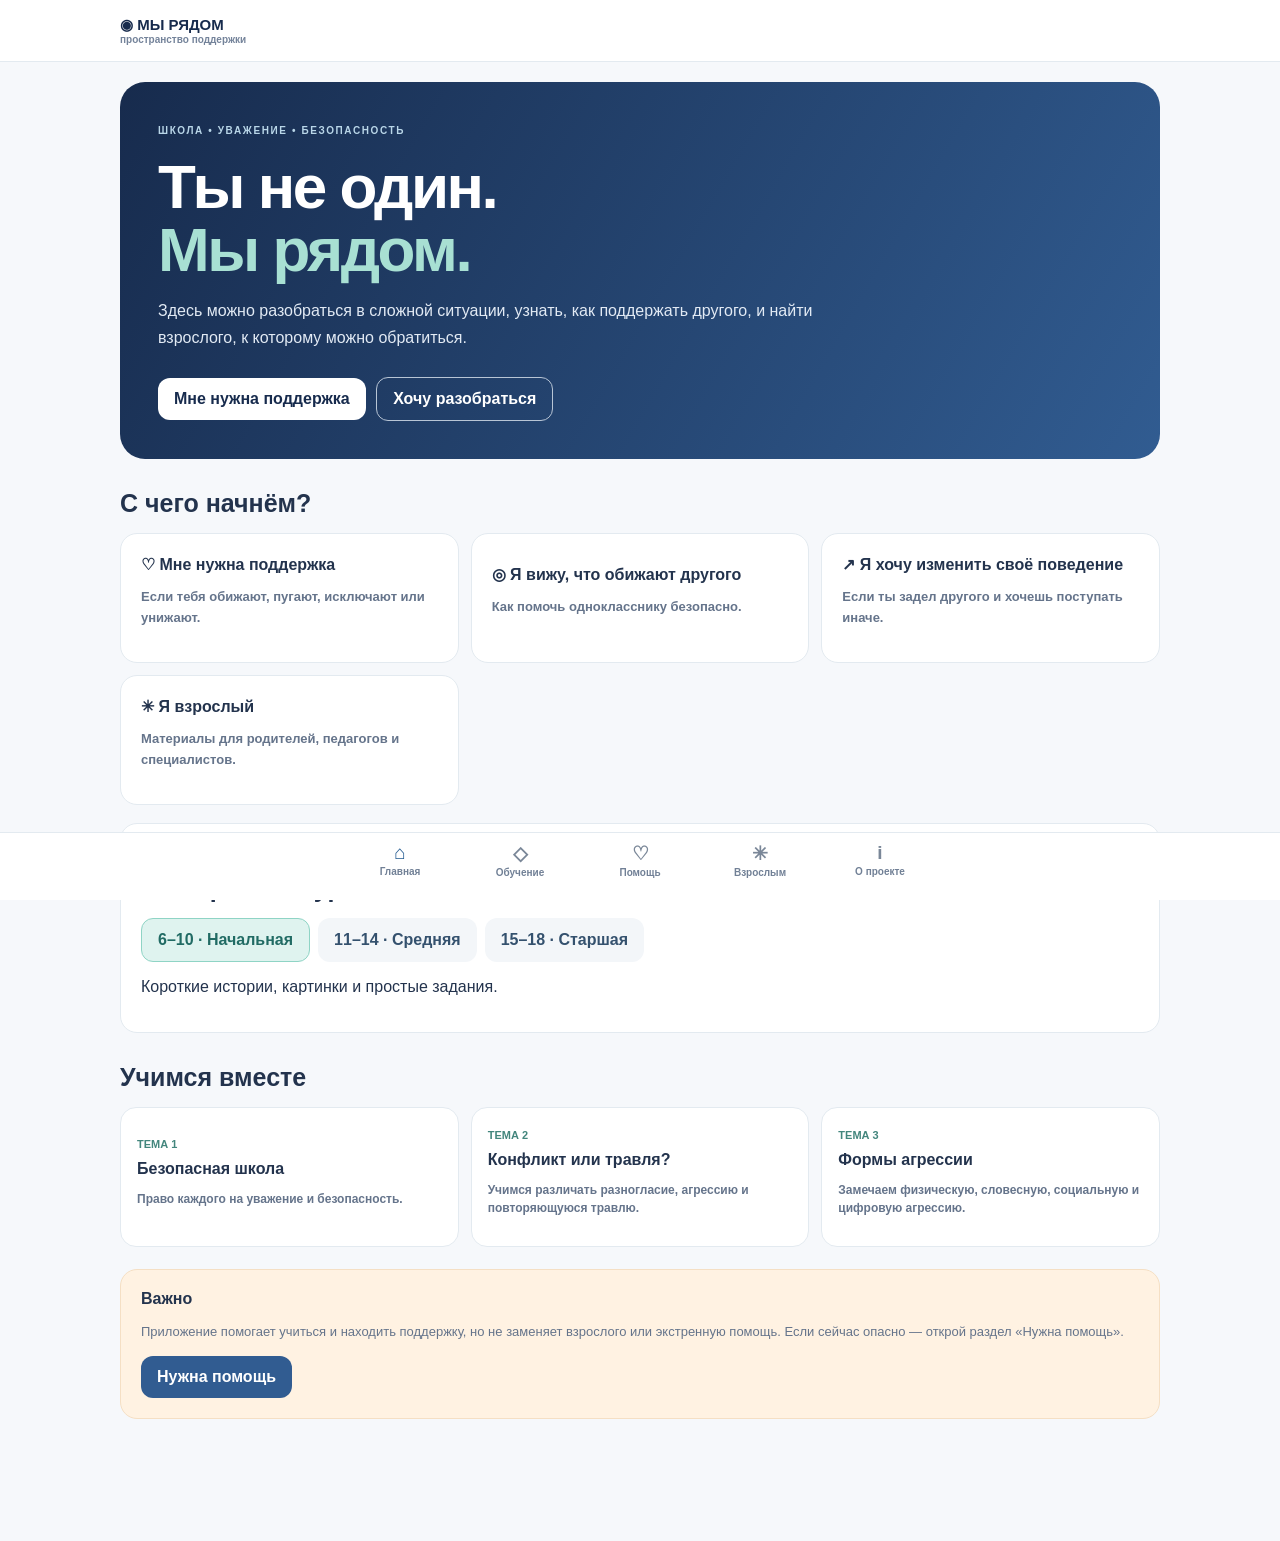
==== index.html @ 8962a536 "Add files via upload" ====
<!doctype html>
<html lang="ru"><head><meta charset="utf-8"><meta name="viewport" content="width=device-width,initial-scale=1,viewport-fit=cover"><meta name="theme-color" content="#172b4d"><meta name="description" content="МЫ РЯДОМ — пространство школьной безопасности и поддержки"><link rel="manifest" href="./manifest.webmanifest"><link rel="icon" href="./assets/icon.svg"><link rel="stylesheet" href="./styles.css"><title>МЫ РЯДОМ</title></head>
<body><header><button class="brand" data-page="home">◉ МЫ РЯДОМ <small>пространство поддержки</small></button><button id="install" hidden>Установить</button></header><main>
<section id="home" class="page active"><div class="hero"><span>ШКОЛА • УВАЖЕНИЕ • БЕЗОПАСНОСТЬ</span><h1>Ты не один.<br><em>Мы рядом.</em></h1><p>Здесь можно разобраться в сложной ситуации, узнать, как поддержать другого, и найти взрослого, к которому можно обратиться.</p><button data-page="support">Мне нужна поддержка</button> <button data-page="learn" class="ghost">Хочу разобраться</button></div>
<h2>С чего начнём?</h2><div class="grid">
<button class="tile" data-page="support"><b>♡ Мне нужна поддержка</b><p>Если тебя обижают, пугают, исключают или унижают.</p></button>
<button class="tile" data-page="witness"><b>◎ Я вижу, что обижают другого</b><p>Как помочь однокласснику безопасно.</p></button>
<button class="tile" data-page="change"><b>↗ Я хочу изменить своё поведение</b><p>Если ты задел другого и хочешь поступать иначе.</p></button>
<button class="tile" data-page="adults"><b>✳ Я взрослый</b><p>Материалы для родителей, педагогов и специалистов.</p></button></div>
<div class="panel"><h2>Выбери свой уровень</h2><div class="ages"><button data-age="junior" class="chosen">6–10 · Начальная</button><button data-age="middle">11–14 · Средняя</button><button data-age="senior">15–18 · Старшая</button></div><p id="ageText">Короткие истории, картинки и простые задания.</p></div><h2>Учимся вместе</h2><div id="homeModules" class="grid"></div>
<div class="notice"><b>Важно</b><p>Приложение помогает учиться и находить поддержку, но не заменяет взрослого или экстренную помощь. Если сейчас опасно — открой раздел «Нужна помощь».</p><button data-page="help">Нужна помощь</button></div></section>

<section id="support" class="page"><span class="kicker">МАРШРУТ ПОДДЕРЖКИ</span><h1>Если обижают тебя</h1><p class="lead">То, что с тобой происходит, важно. Ты заслуживаешь безопасности и уважения. Ты не обязан справляться в одиночку.</p>
<div class="steps"><article><b>01 · Сначала безопасность</b><p>Если тебе угрожают или причиняют вред, уйди туда, где есть безопасные взрослые. Не пытайся в одиночку остановить опасную ситуацию.</p></article><article><b>02 · Ты не виноват</b><p>Внешность, интересы, оценки, одежда или особенности человека не оправдывают унижение и насилие.</p></article><article><b>03 · Расскажи взрослому</b><p>Родителю, классному руководителю, школьному психологу, социальному педагогу или другому взрослому, которому доверяешь. Если первый не помог — обратись к другому.</p></article><article><b>04 · Сохраняй факты, если безопасно</b><p>Можно записать дату и что произошло, сохранить сообщения или скриншоты. Не пересылай их другим детям и не рискуй ради доказательств.</p></article><article><b>05 · Попроси взрослого помочь дальше</b><p>Важно не только поговорить, но и проверить, что ситуация прекратилась и нет давления за обращение.</p></article></div><div class="notice"><b>Можно начать с одной фразы</b><p>«Мне нужна помощь. В школе происходит то, из-за чего мне страшно или неприятно. Пожалуйста, выслушай меня и помоги разобраться».</p></div><button data-page="help">Куда обратиться</button></section>

<section id="witness" class="page"><span class="kicker">МАРШРУТ СВИДЕТЕЛЯ</span><h1>Если обижают другого</h1><div class="steps"><article><b>Не поддерживай унижение</b><p>Не смейся, не ставь реакции, не пересылай обидные публикации.</p></article><article><b>Поддержи после ситуации</b><p>«Я видел, что произошло. Хочешь, я побуду рядом или помогу обратиться к взрослому?»</p></article><article><b>Сообщи безопасному взрослому</b><p>Расскажи конкретно, что видел. Не устраивай публичное выяснение.</p></article><article><b>Не рискуй собой</b><p>Не вмешивайся физически в опасную ситуацию. Позови взрослого.</p></article></div></section>

<section id="change" class="page"><span class="kicker">МАРШРУТ ОТВЕТСТВЕННОСТИ</span><h1>Если ты причинил кому-то вред</h1><p class="lead">Можно признать поступок и изменить поведение. Важно остановить вред и взять ответственность.</p><div class="steps"><article><b>01 · Останови действие</b><p>Прекрати обидные слова, сообщения, угрозы, исключение из группы или давление.</p></article><article><b>02 · Посмотри на последствия</b><p>Намерение пошутить не отменяет причинённого вреда.</p></article><article><b>03 · Не оправдывайся и не обвиняй</b><p>«Сам виноват» и «ты слишком чувствительный» не помогают исправить ситуацию.</p></article><article><b>04 · Обратись за помощью</b><p>Попроси взрослого помочь изменить поведение.</p></article><article><b>05 · Уважай границы</b><p>Извинение не должно требовать от пострадавшего простить тебя или общаться с тобой.</p></article></div></section>

<section id="adults" class="page"><span class="kicker">ДЛЯ ВЗРОСЛЫХ</span><h1>Взрослый рядом</h1><div class="tabs"><button data-tab="parents" class="chosen">Родителям</button><button data-tab="teachers">Педагогам</button><button data-tab="specialists">Специалистам</button><button data-tab="school">План школы</button><button data-tab="cabinet">Кабинет школы</button></div><div id="adultText" class="panel"></div></section>

<section id="learn" class="page"><span class="kicker">ОБРАЗОВАТЕЛЬНАЯ ПРОГРАММА</span><h1>Учимся понимать друг друга</h1><p class="lead">12 тем в трёх возрастных версиях: 6–10, 11–14 и 15–18 лет. В каждой теме — объяснение, задание и проверка понимания. Это обучение, а не психологическая диагностика.</p><div class="panel"><b id="progress">Изучено 0 из 36 возрастных модулей</b><div class="bar"><i id="bar"></i></div><button id="reset" class="ghost">Сбросить прогресс на этом устройстве</button></div><div id="moduleGrid" class="grid"></div><h2>Интерактивные ситуации</h2><div id="cases" class="grid"></div></section>

<section id="scenario" class="page"><button data-page="learn" class="ghost">← К темам</button><div id="scenarioContent" class="panel"></div></section>

<section id="help" class="page"><span class="kicker">ТЫ МОЖЕШЬ ОБРАТИТЬСЯ ЗА ПОМОЩЬЮ</span><h1>Нужна помощь сейчас?</h1><div class="urgent"><strong>112</strong><div><b>Экстренные службы</b><p>Если есть непосредственная угроза жизни или здоровью, позови взрослого рядом и обратись в экстренные службы.</p></div><a href="tel:112">Позвонить 112</a></div><div class="panel dark"><span>БЕСПЛАТНО · АНОНИМНО · КРУГЛОСУТОЧНО</span><h2>Детский телефон доверия</h2><p>Для детей, подростков и родителей.</p><a class="bigphone" href="tel:124">124</a><p><a href="tel:88002000122">8 800 2000-122</a></p></div><div class="notice"><b>Если не получается дозвониться</b><p>Обратись к доверенному взрослому, школьному психологу, социальному педагогу или администрации школы.</p></div><small>Контакты сверены по публикации Уполномоченного по правам ребёнка от 06.11.2025. Перед публичным запуском проверить повторно.</small></section>

<section id="about" class="page"><span class="kicker">О ПРОЕКТЕ</span><h1>МЫ РЯДОМ</h1><p class="lead">Образовательное пространство профилактики травли, развития культуры уважения и поддержки в школе.</p><div class="grid"><article class="tile"><b>Что такое травля?</b><p>Травля (буллинг) — повторяющееся агрессивное поведение, при котором есть реальный или воспринимаемый дисбаланс сил и человеку трудно защитить себя. Это не диагноз и не юридическая квалификация случая.</p></article><article class="tile"><b>Чем приложение не является</b><p>Это не экстренная служба, не медицинская и не психотерапевтическая услуга, не система расследования.</p></article><article class="tile"><b>Конфиденциальность</b><p>Нет аккаунтов, чатов, аналитики и серверного хранения пользовательских историй. Прогресс хранится локально.</p></article><article class="tile"><b>Возрастная адаптация</b><p>Диапазоны — проектная сегментация контента, а не строгие возрастные границы возникновения травли.</p></article></div><div class="panel"><h2>Источники</h2><p><a href="https://docs.edu.gov.ru/document/4bbe134c3a6f2af77697311de9027567/" target="_blank" rel="noopener">Минпросвещения — памятка по противодействию травле (2025)</a></p><p><a href="https://edu.gov.ru/press/10857/minprosvescheniya-rf-utverdilo-instrukcii-po-deystviyam-pedagogov-v-konfliktnyh-situaciyah/" target="_blank" rel="noopener">Минпросвещения — инструкции педагогам (2025)</a></p><p><a href="https://www.unesco.org/en/articles/what-you-need-know-about-school-violence-and-bullying" target="_blank" rel="noopener">UNESCO — школьное насилие и травля</a></p><p><a href="https://www.who.int/publications/i/item/school-based-violence-prevention-a-practical-handbook" target="_blank" rel="noopener">WHO / UNESCO / UNICEF — руководство по профилактике</a></p><p><a href="https://deti.gov.ru/Press-Centr/region-news/20277" target="_blank" rel="noopener">Детский телефон доверия</a></p></div><div class="panel"><h2>Материалы для школы</h2><p><a href="./docs/05_ANNUAL_PLAN_RU.md" target="_blank" rel="noopener">Годовой план профилактических занятий</a></p><p><a href="./docs/06_TEACHER_GUIDE_RU.md" target="_blank" rel="noopener">Руководство педагогу и сценарии занятий</a></p><p><a href="./docs/07_PARENT_GUIDE_RU.md" target="_blank" rel="noopener">Памятка для родителей</a></p><p><a href="./docs/08_FULL_LESSON_PROGRAM_RU.md" target="_blank" rel="noopener">10 подробных сценариев занятий</a></p><p><a href="./docs/09_STUDENT_WORKSHEETS_RU.md" target="_blank" rel="noopener">Рабочие листы для учащихся</a></p><p><a href="./docs/10_SCHOOL_CABINET_RU.md" target="_blank" rel="noopener">Кабинет школы: руководство и алгоритмы</a></p><p><a href="./docs/11_SCHOOL_YEAR_CHECKLIST_RU.md" target="_blank" rel="noopener">Календарный чек-лист профилактики</a></p><p><a href="./docs/00_DOCS_INDEX_RU.md" target="_blank" rel="noopener">Все документы проекта</a></p></div><div class="notice"><b>Перед внедрением в школе</b><p>Материалы являются проектной образовательной разработкой. До использования в образовательной организации необходимы экспертная проверка школьным психологом, методистом, юристом и специалистом по информационной безопасности, а также сверка с действующими нормативными документами и локальными актами школы. Приложение не является официально одобренной Минпросвещения программой и не заявляет о подтверждённом соответствии ФГОС.</p></div></section>
</main><nav><button data-page="home" class="nav chosen">⌂<small>Главная</small></button><button data-page="learn" class="nav">◇<small>Обучение</small></button><button data-page="help" class="nav">♡<small>Помощь</small></button><button data-page="adults" class="nav">✳<small>Взрослым</small></button><button data-page="about" class="nav">i<small>О проекте</small></button></nav><script src="./app.js" defer></script></body></html>
---- styles.css ----
*{box-sizing:border-box}body{margin:0;background:#f6f8fb;color:#23334d;font-family:Inter,-apple-system,BlinkMacSystemFont,"Segoe UI",Arial,sans-serif;padding-bottom:80px}button{font:inherit;cursor:pointer;border:0;border-radius:12px;padding:12px 16px;background:#315c91;color:white;font-weight:700}a{color:#8fd4c5}.brand{background:white;color:#172b4d;text-align:left;border-radius:0;padding:12px 20px;font-size:15px}.brand small{display:block;color:#74839a;font-size:10px}header{height:62px;background:white;display:flex;justify-content:space-between;align-items:center;padding:0 max(15px,calc((100% - 1080px)/2));position:sticky;top:0;z-index:5;border-bottom:1px solid #e3eaf0}main{max-width:1080px;margin:auto;padding:20px}.page{display:none}.page.active{display:block}.hero{background:linear-gradient(120deg,#172b4d,#315c91);border-radius:25px;padding:38px;color:white}.hero>span,.kicker{font-size:10px;letter-spacing:.16em;font-weight:800;color:#7c9bb4}.hero>span{color:#b9d6e8}.hero h1{font-size:clamp(38px,7vw,62px);line-height:1.02;margin:17px 0}.hero em{color:#a8e0d3;font-style:normal}.hero p,.lead{line-height:1.65;color:#66768c;max-width:700px}.hero p{color:#e2eaf4}.hero button{margin:10px 6px 0 0;background:white;color:#172b4d}.hero .ghost,.ghost{background:transparent;color:inherit;border:1px solid #b8c5d5}h1{font-size:clamp(32px,5vw,48px);letter-spacing:-.04em;margin:12px 0}h2{font-size:25px;margin:30px 0 15px}.grid{display:grid;grid-template-columns:repeat(3,1fr);gap:12px;margin:15px 0}.tile,.panel,.steps article{background:white;border:1px solid #e3eaf0;border-radius:17px;padding:20px;color:#23334d}.tile{text-align:left;min-height:130px}.tile b{font-size:16px}.tile p,.steps p,.notice p{font-size:13px;line-height:1.6;color:#65748b}.ages{display:flex;gap:8px;flex-wrap:wrap}.ages button,.tabs button{background:#f3f6f9;color:#34516e}.ages .chosen,.tabs .chosen{background:#dff3ef;color:#216b64;border:1px solid #8fd4c5}.panel{margin:18px 0}.notice{background:#fff2e2;border:1px solid #f5dfc4;padding:20px;border-radius:17px;margin:22px 0}.steps{display:grid;gap:11px;max-width:820px}.steps article b{display:block;margin-bottom:8px}.steps article p{margin:0}.tabs{display:flex;gap:8px;flex-wrap:wrap;margin:20px 0}.tabs button{border:0}.urgent{background:#9c3d45;color:white;border-radius:18px;padding:20px;display:flex;gap:15px;align-items:center;justify-content:space-between;flex-wrap:wrap}.urgent strong{font-size:42px}.urgent p{font-size:13px;color:#ffe8e9;max-width:480px}.urgent a{background:white;color:#9c3d45;padding:11px 14px;border-radius:12px;text-decoration:none;font-weight:800}.dark{background:#172b4d;color:white}.dark span{font-size:10px;letter-spacing:.12em;color:#b7d5e5}.bigphone{font-size:34px;font-weight:900}.dark a{color:#bce7dc}.bar{height:8px;background:#dbe5e9;border-radius:20px;margin:12px 0;overflow:hidden}.bar i{display:block;height:100%;width:0;background:#438f83}.module{background:white;border:1px solid #e3eaf0;border-radius:16px;padding:16px;text-align:left;color:#23334d;min-height:140px}.module small{color:#43867d}.module b{display:block;margin:8px 0}.module p{font-size:12px;color:#65748b;line-height:1.5}.choice{display:block;width:100%;text-align:left;background:#f5f8fb;color:#23334d;border:1px solid #dce5ec;margin:8px 0}.choice.selected{background:#e6f5f0;border:2px solid #438f83}.feedback{background:#edf6f3;border-radius:12px;padding:15px;margin:12px 0;font-size:13px;line-height:1.6}.nav{background:white;color:#7a8798;border-radius:0;flex:1;max-width:120px;padding:9px 2px;display:flex;flex-direction:column;align-items:center;gap:2px;font-size:19px}.nav small{font-size:10px}.nav.chosen{color:#245b91}nav{position:fixed;bottom:0;left:0;right:0;height:68px;background:white;border-top:1px solid #e3eaf0;display:flex;justify-content:center;z-index:8;padding-bottom:env(safe-area-inset-bottom)}small{font-size:11px;color:#718096}.kicker{display:block;margin-top:22px}.source-note{font-size:11px;color:#718096}@media(max-width:700px){main{padding:14px}.grid{grid-template-columns:repeat(2,1fr);gap:8px}.tile,.panel{padding:15px}.hero{padding:27px 22px}.hero h1{font-size:44px}.nav{min-width:0}.nav small{font-size:9px}}@media(max-width:390px){.grid{grid-template-columns:1fr}.ages button{flex:1;font-size:11px;padding:10px 6px}}
.lesson-points{padding-left:24px;line-height:1.75;color:#43536b}.lesson-points li{padding:0 0 12px 4px}.scenario h3{margin-top:24px}.notice p{line-height:1.7}.module:focus-visible,.choice:focus-visible,button:focus-visible{outline:3px solid #8fd4c5;outline-offset:3px}
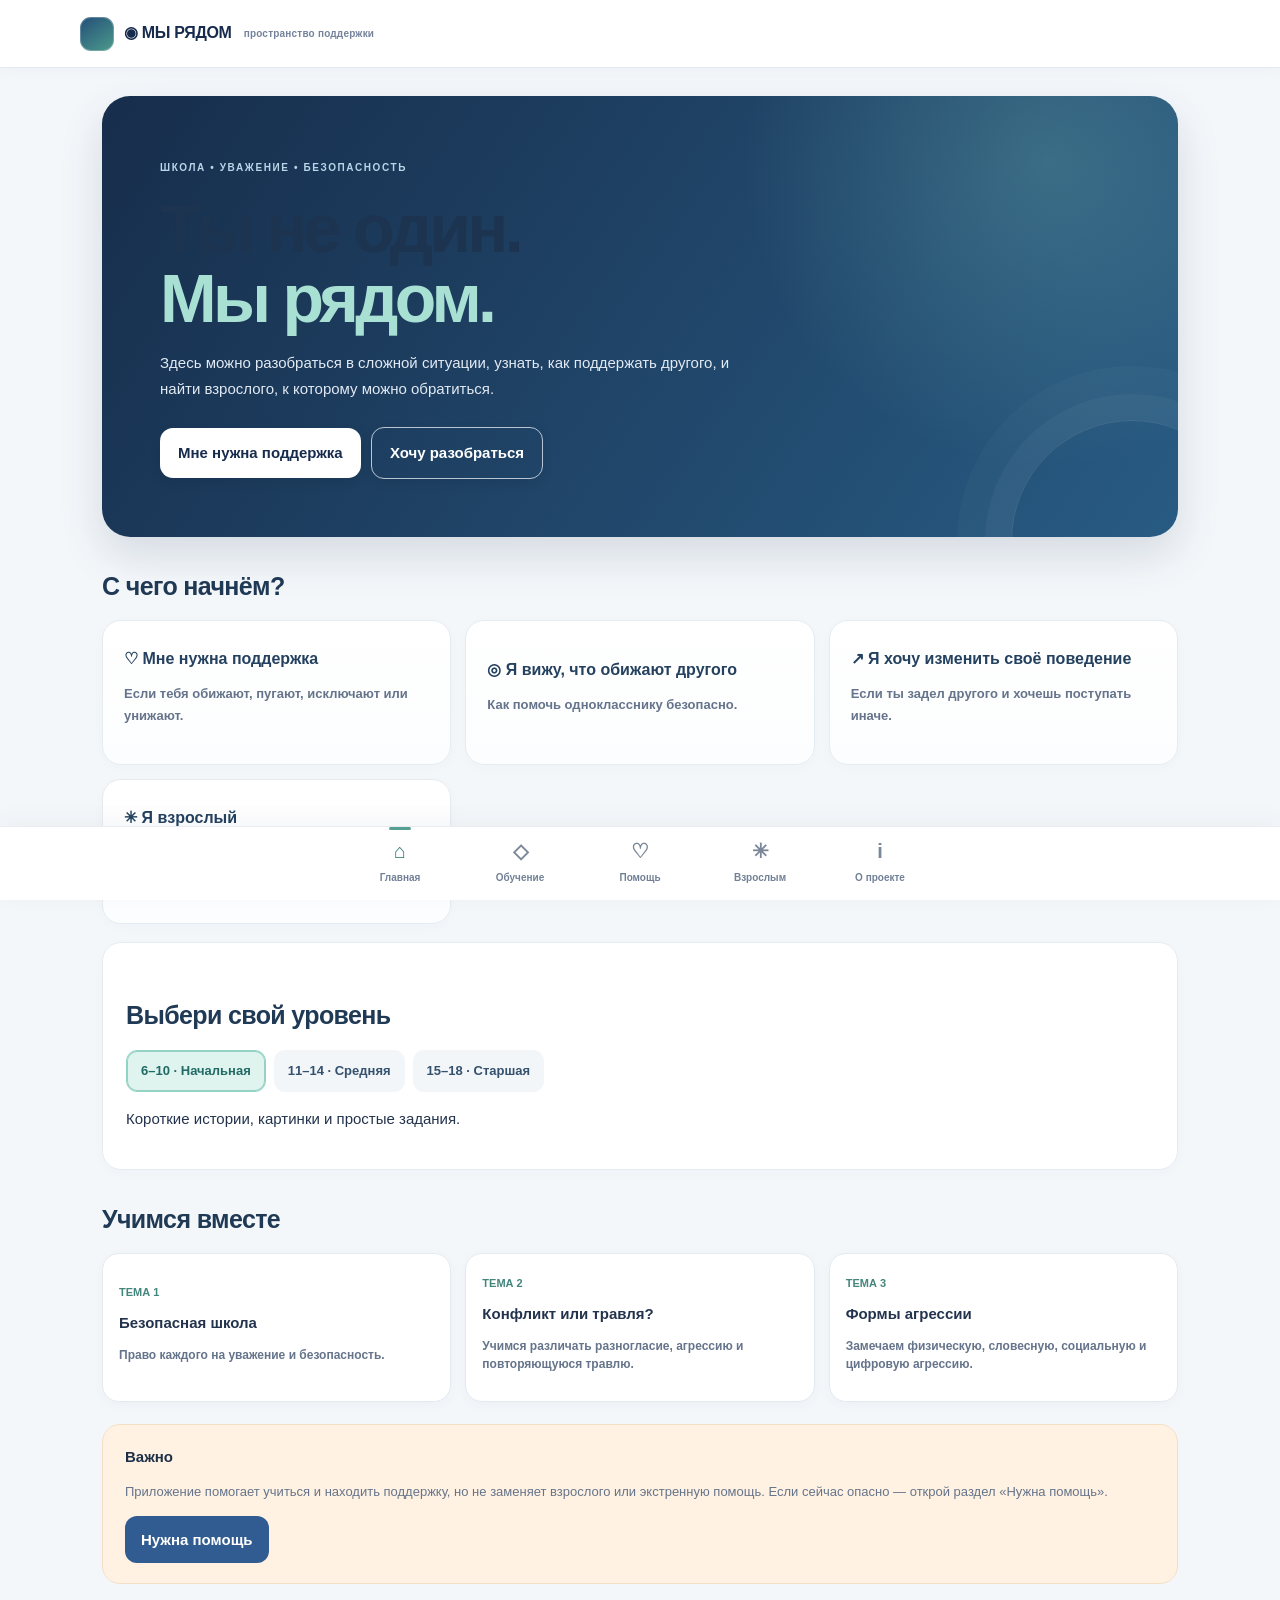
==== commit 51069b4c: "Add files via upload" ====
--- a/index.html
+++ b/index.html
@@ -1,6 +1,7 @@
 <!doctype html>
 <html lang="ru"><head><meta charset="utf-8"><meta name="viewport" content="width=device-width,initial-scale=1,viewport-fit=cover"><meta name="theme-color" content="#172b4d"><meta name="description" content="МЫ РЯДОМ — пространство школьной безопасности и поддержки"><link rel="manifest" href="./manifest.webmanifest"><link rel="icon" href="./assets/icon.svg"><link rel="stylesheet" href="./styles.css"><title>МЫ РЯДОМ</title></head>
 <body><header><button class="brand" data-page="home">◉ МЫ РЯДОМ <small>пространство поддержки</small></button><button id="install" hidden>Установить</button></header><main>
+<div id="docViewer" class="doc-viewer" aria-hidden="true"><div class="doc-backdrop" data-doc-close></div><section class="doc-dialog" role="dialog" aria-modal="true" aria-labelledby="docTitle"><header class="doc-toolbar"><div><span class="kicker">БИБЛИОТЕКА ПРОЕКТА</span><h2 id="docTitle">Материал для школы</h2></div><button class="doc-close" data-doc-close aria-label="Закрыть">×</button></header><div id="docBody" class="doc-body"><p>Загрузка материала…</p></div><footer class="doc-footer"><span>Материал проекта «МЫ РЯДОМ»</span><button class="ghost" data-doc-close>Закрыть</button></footer></section></div>
 <section id="home" class="page active"><div class="hero"><span>ШКОЛА • УВАЖЕНИЕ • БЕЗОПАСНОСТЬ</span><h1>Ты не один.<br><em>Мы рядом.</em></h1><p>Здесь можно разобраться в сложной ситуации, узнать, как поддержать другого, и найти взрослого, к которому можно обратиться.</p><button data-page="support">Мне нужна поддержка</button> <button data-page="learn" class="ghost">Хочу разобраться</button></div>
 <h2>С чего начнём?</h2><div class="grid">
 <button class="tile" data-page="support"><b>♡ Мне нужна поддержка</b><p>Если тебя обижают, пугают, исключают или унижают.</p></button>
@@ -17,7 +18,7 @@
 
 <section id="change" class="page"><span class="kicker">МАРШРУТ ОТВЕТСТВЕННОСТИ</span><h1>Если ты причинил кому-то вред</h1><p class="lead">Можно признать поступок и изменить поведение. Важно остановить вред и взять ответственность.</p><div class="steps"><article><b>01 · Останови действие</b><p>Прекрати обидные слова, сообщения, угрозы, исключение из группы или давление.</p></article><article><b>02 · Посмотри на последствия</b><p>Намерение пошутить не отменяет причинённого вреда.</p></article><article><b>03 · Не оправдывайся и не обвиняй</b><p>«Сам виноват» и «ты слишком чувствительный» не помогают исправить ситуацию.</p></article><article><b>04 · Обратись за помощью</b><p>Попроси взрослого помочь изменить поведение.</p></article><article><b>05 · Уважай границы</b><p>Извинение не должно требовать от пострадавшего простить тебя или общаться с тобой.</p></article></div></section>
 
-<section id="adults" class="page"><span class="kicker">ДЛЯ ВЗРОСЛЫХ</span><h1>Взрослый рядом</h1><div class="tabs"><button data-tab="parents" class="chosen">Родителям</button><button data-tab="teachers">Педагогам</button><button data-tab="specialists">Специалистам</button><button data-tab="school">План школы</button><button data-tab="cabinet">Кабинет школы</button></div><div id="adultText" class="panel"></div></section>
+<section id="adults" class="page"><span class="kicker">ДЛЯ ВЗРОСЛЫХ</span><h1>Взрослый рядом</h1><div class="tabs"><button data-tab="parents" class="chosen">Родителям</button><button data-tab="teachers">Педагогам</button><button data-tab="specialists">Специалистам</button><button data-tab="school">План школы</button><button data-tab="cabinet">Кабинет школы</button><button data-tab="psychologist">Психологу</button><button data-tab="methodist">Методисту</button></div><div id="adultText" class="panel"></div></section>
 
 <section id="learn" class="page"><span class="kicker">ОБРАЗОВАТЕЛЬНАЯ ПРОГРАММА</span><h1>Учимся понимать друг друга</h1><p class="lead">12 тем в трёх возрастных версиях: 6–10, 11–14 и 15–18 лет. В каждой теме — объяснение, задание и проверка понимания. Это обучение, а не психологическая диагностика.</p><div class="panel"><b id="progress">Изучено 0 из 36 возрастных модулей</b><div class="bar"><i id="bar"></i></div><button id="reset" class="ghost">Сбросить прогресс на этом устройстве</button></div><div id="moduleGrid" class="grid"></div><h2>Интерактивные ситуации</h2><div id="cases" class="grid"></div></section>
 
@@ -25,5 +26,5 @@
 
 <section id="help" class="page"><span class="kicker">ТЫ МОЖЕШЬ ОБРАТИТЬСЯ ЗА ПОМОЩЬЮ</span><h1>Нужна помощь сейчас?</h1><div class="urgent"><strong>112</strong><div><b>Экстренные службы</b><p>Если есть непосредственная угроза жизни или здоровью, позови взрослого рядом и обратись в экстренные службы.</p></div><a href="tel:112">Позвонить 112</a></div><div class="panel dark"><span>БЕСПЛАТНО · АНОНИМНО · КРУГЛОСУТОЧНО</span><h2>Детский телефон доверия</h2><p>Для детей, подростков и родителей.</p><a class="bigphone" href="tel:124">124</a><p><a href="tel:88002000122">8 800 2000-122</a></p></div><div class="notice"><b>Если не получается дозвониться</b><p>Обратись к доверенному взрослому, школьному психологу, социальному педагогу или администрации школы.</p></div><small>Контакты сверены по публикации Уполномоченного по правам ребёнка от 06.11.2025. Перед публичным запуском проверить повторно.</small></section>
 
-<section id="about" class="page"><span class="kicker">О ПРОЕКТЕ</span><h1>МЫ РЯДОМ</h1><p class="lead">Образовательное пространство профилактики травли, развития культуры уважения и поддержки в школе.</p><div class="grid"><article class="tile"><b>Что такое травля?</b><p>Травля (буллинг) — повторяющееся агрессивное поведение, при котором есть реальный или воспринимаемый дисбаланс сил и человеку трудно защитить себя. Это не диагноз и не юридическая квалификация случая.</p></article><article class="tile"><b>Чем приложение не является</b><p>Это не экстренная служба, не медицинская и не психотерапевтическая услуга, не система расследования.</p></article><article class="tile"><b>Конфиденциальность</b><p>Нет аккаунтов, чатов, аналитики и серверного хранения пользовательских историй. Прогресс хранится локально.</p></article><article class="tile"><b>Возрастная адаптация</b><p>Диапазоны — проектная сегментация контента, а не строгие возрастные границы возникновения травли.</p></article></div><div class="panel"><h2>Источники</h2><p><a href="https://docs.edu.gov.ru/document/4bbe134c3a6f2af77697311de9027567/" target="_blank" rel="noopener">Минпросвещения — памятка по противодействию травле (2025)</a></p><p><a href="https://edu.gov.ru/press/10857/minprosvescheniya-rf-utverdilo-instrukcii-po-deystviyam-pedagogov-v-konfliktnyh-situaciyah/" target="_blank" rel="noopener">Минпросвещения — инструкции педагогам (2025)</a></p><p><a href="https://www.unesco.org/en/articles/what-you-need-know-about-school-violence-and-bullying" target="_blank" rel="noopener">UNESCO — школьное насилие и травля</a></p><p><a href="https://www.who.int/publications/i/item/school-based-violence-prevention-a-practical-handbook" target="_blank" rel="noopener">WHO / UNESCO / UNICEF — руководство по профилактике</a></p><p><a href="https://deti.gov.ru/Press-Centr/region-news/20277" target="_blank" rel="noopener">Детский телефон доверия</a></p></div><div class="panel"><h2>Материалы для школы</h2><p><a href="./docs/05_ANNUAL_PLAN_RU.md" target="_blank" rel="noopener">Годовой план профилактических занятий</a></p><p><a href="./docs/06_TEACHER_GUIDE_RU.md" target="_blank" rel="noopener">Руководство педагогу и сценарии занятий</a></p><p><a href="./docs/07_PARENT_GUIDE_RU.md" target="_blank" rel="noopener">Памятка для родителей</a></p><p><a href="./docs/08_FULL_LESSON_PROGRAM_RU.md" target="_blank" rel="noopener">10 подробных сценариев занятий</a></p><p><a href="./docs/09_STUDENT_WORKSHEETS_RU.md" target="_blank" rel="noopener">Рабочие листы для учащихся</a></p><p><a href="./docs/10_SCHOOL_CABINET_RU.md" target="_blank" rel="noopener">Кабинет школы: руководство и алгоритмы</a></p><p><a href="./docs/11_SCHOOL_YEAR_CHECKLIST_RU.md" target="_blank" rel="noopener">Календарный чек-лист профилактики</a></p><p><a href="./docs/00_DOCS_INDEX_RU.md" target="_blank" rel="noopener">Все документы проекта</a></p></div><div class="notice"><b>Перед внедрением в школе</b><p>Материалы являются проектной образовательной разработкой. До использования в образовательной организации необходимы экспертная проверка школьным психологом, методистом, юристом и специалистом по информационной безопасности, а также сверка с действующими нормативными документами и локальными актами школы. Приложение не является официально одобренной Минпросвещения программой и не заявляет о подтверждённом соответствии ФГОС.</p></div></section>
+<section id="about" class="page"><span class="kicker">О ПРОЕКТЕ</span><h1>МЫ РЯДОМ</h1><p class="lead">Образовательное пространство профилактики травли, развития культуры уважения и поддержки в школе.</p><div class="grid"><article class="tile"><b>Что такое травля?</b><p>Травля (буллинг) — повторяющееся агрессивное поведение, при котором есть реальный или воспринимаемый дисбаланс сил и человеку трудно защитить себя. Это не диагноз и не юридическая квалификация случая.</p></article><article class="tile"><b>Чем приложение не является</b><p>Это не экстренная служба, не медицинская и не психотерапевтическая услуга, не система расследования.</p></article><article class="tile"><b>Конфиденциальность</b><p>Нет аккаунтов, чатов, аналитики и серверного хранения пользовательских историй. Прогресс хранится локально.</p></article><article class="tile"><b>Возрастная адаптация</b><p>Диапазоны — проектная сегментация контента, а не строгие возрастные границы возникновения травли.</p></article></div><div class="panel"><h2>Источники</h2><p><a href="https://docs.edu.gov.ru/document/4bbe134c3a6f2af77697311de9027567/" target="_blank" rel="noopener">Минпросвещения — памятка по противодействию травле (2025)</a></p><p><a href="https://edu.gov.ru/press/10857/minprosvescheniya-rf-utverdilo-instrukcii-po-deystviyam-pedagogov-v-konfliktnyh-situaciyah/" target="_blank" rel="noopener">Минпросвещения — инструкции педагогам (2025)</a></p><p><a href="https://www.unesco.org/en/articles/what-you-need-know-about-school-violence-and-bullying" target="_blank" rel="noopener">UNESCO — школьное насилие и травля</a></p><p><a href="https://www.who.int/publications/i/item/school-based-violence-prevention-a-practical-handbook" target="_blank" rel="noopener">WHO / UNESCO / UNICEF — руководство по профилактике</a></p><p><a href="https://deti.gov.ru/Press-Centr/region-news/20277" target="_blank" rel="noopener">Детский телефон доверия</a></p></div><div class="panel"><h2>Материалы для школы</h2><p><a href="./docs/05_ANNUAL_PLAN_RU.md" data-doc="./docs/05_ANNUAL_PLAN_RU.md">Годовой план профилактических занятий</a></p><p><a href="./docs/06_TEACHER_GUIDE_RU.md" data-doc="./docs/06_TEACHER_GUIDE_RU.md">Руководство педагогу и сценарии занятий</a></p><p><a href="./docs/07_PARENT_GUIDE_RU.md" data-doc="./docs/07_PARENT_GUIDE_RU.md">Памятка для родителей</a></p><p><a href="./docs/08_FULL_LESSON_PROGRAM_RU.md" data-doc="./docs/08_FULL_LESSON_PROGRAM_RU.md">10 подробных сценариев занятий</a></p><p><a href="./docs/09_STUDENT_WORKSHEETS_RU.md" data-doc="./docs/09_STUDENT_WORKSHEETS_RU.md">Рабочие листы для учащихся</a></p><p><a href="./docs/10_SCHOOL_CABINET_RU.md" data-doc="./docs/10_SCHOOL_CABINET_RU.md">Кабинет школы: руководство и алгоритмы</a></p><p><a href="./docs/11_SCHOOL_YEAR_CHECKLIST_RU.md" data-doc="./docs/11_SCHOOL_YEAR_CHECKLIST_RU.md">Календарный чек-лист профилактики</a></p><p><a href="./docs/00_DOCS_INDEX_RU.md" data-doc="./docs/00_DOCS_INDEX_RU.md">Все документы проекта</a></p></div><div class="notice"><b>Перед внедрением в школе</b><p>Материалы являются проектной образовательной разработкой. До использования в образовательной организации необходимы экспертная проверка школьным психологом, методистом, юристом и специалистом по информационной безопасности, а также сверка с действующими нормативными документами и локальными актами школы. Приложение не является официально одобренной Минпросвещения программой и не заявляет о подтверждённом соответствии ФГОС.</p></div></section>
 </main><nav><button data-page="home" class="nav chosen">⌂<small>Главная</small></button><button data-page="learn" class="nav">◇<small>Обучение</small></button><button data-page="help" class="nav">♡<small>Помощь</small></button><button data-page="adults" class="nav">✳<small>Взрослым</small></button><button data-page="about" class="nav">i<small>О проекте</small></button></nav><script src="./app.js" defer></script></body></html>
--- a/styles.css
+++ b/styles.css
@@ -1,2 +1,27 @@
 *{box-sizing:border-box}body{margin:0;background:#f6f8fb;color:#23334d;font-family:Inter,-apple-system,BlinkMacSystemFont,"Segoe UI",Arial,sans-serif;padding-bottom:80px}button{font:inherit;cursor:pointer;border:0;border-radius:12px;padding:12px 16px;background:#315c91;color:white;font-weight:700}a{color:#8fd4c5}.brand{background:white;color:#172b4d;text-align:left;border-radius:0;padding:12px 20px;font-size:15px}.brand small{display:block;color:#74839a;font-size:10px}header{height:62px;background:white;display:flex;justify-content:space-between;align-items:center;padding:0 max(15px,calc((100% - 1080px)/2));position:sticky;top:0;z-index:5;border-bottom:1px solid #e3eaf0}main{max-width:1080px;margin:auto;padding:20px}.page{display:none}.page.active{display:block}.hero{background:linear-gradient(120deg,#172b4d,#315c91);border-radius:25px;padding:38px;color:white}.hero>span,.kicker{font-size:10px;letter-spacing:.16em;font-weight:800;color:#7c9bb4}.hero>span{color:#b9d6e8}.hero h1{font-size:clamp(38px,7vw,62px);line-height:1.02;margin:17px 0}.hero em{color:#a8e0d3;font-style:normal}.hero p,.lead{line-height:1.65;color:#66768c;max-width:700px}.hero p{color:#e2eaf4}.hero button{margin:10px 6px 0 0;background:white;color:#172b4d}.hero .ghost,.ghost{background:transparent;color:inherit;border:1px solid #b8c5d5}h1{font-size:clamp(32px,5vw,48px);letter-spacing:-.04em;margin:12px 0}h2{font-size:25px;margin:30px 0 15px}.grid{display:grid;grid-template-columns:repeat(3,1fr);gap:12px;margin:15px 0}.tile,.panel,.steps article{background:white;border:1px solid #e3eaf0;border-radius:17px;padding:20px;color:#23334d}.tile{text-align:left;min-height:130px}.tile b{font-size:16px}.tile p,.steps p,.notice p{font-size:13px;line-height:1.6;color:#65748b}.ages{display:flex;gap:8px;flex-wrap:wrap}.ages button,.tabs button{background:#f3f6f9;color:#34516e}.ages .chosen,.tabs .chosen{background:#dff3ef;color:#216b64;border:1px solid #8fd4c5}.panel{margin:18px 0}.notice{background:#fff2e2;border:1px solid #f5dfc4;padding:20px;border-radius:17px;margin:22px 0}.steps{display:grid;gap:11px;max-width:820px}.steps article b{display:block;margin-bottom:8px}.steps article p{margin:0}.tabs{display:flex;gap:8px;flex-wrap:wrap;margin:20px 0}.tabs button{border:0}.urgent{background:#9c3d45;color:white;border-radius:18px;padding:20px;display:flex;gap:15px;align-items:center;justify-content:space-between;flex-wrap:wrap}.urgent strong{font-size:42px}.urgent p{font-size:13px;color:#ffe8e9;max-width:480px}.urgent a{background:white;color:#9c3d45;padding:11px 14px;border-radius:12px;text-decoration:none;font-weight:800}.dark{background:#172b4d;color:white}.dark span{font-size:10px;letter-spacing:.12em;color:#b7d5e5}.bigphone{font-size:34px;font-weight:900}.dark a{color:#bce7dc}.bar{height:8px;background:#dbe5e9;border-radius:20px;margin:12px 0;overflow:hidden}.bar i{display:block;height:100%;width:0;background:#438f83}.module{background:white;border:1px solid #e3eaf0;border-radius:16px;padding:16px;text-align:left;color:#23334d;min-height:140px}.module small{color:#43867d}.module b{display:block;margin:8px 0}.module p{font-size:12px;color:#65748b;line-height:1.5}.choice{display:block;width:100%;text-align:left;background:#f5f8fb;color:#23334d;border:1px solid #dce5ec;margin:8px 0}.choice.selected{background:#e6f5f0;border:2px solid #438f83}.feedback{background:#edf6f3;border-radius:12px;padding:15px;margin:12px 0;font-size:13px;line-height:1.6}.nav{background:white;color:#7a8798;border-radius:0;flex:1;max-width:120px;padding:9px 2px;display:flex;flex-direction:column;align-items:center;gap:2px;font-size:19px}.nav small{font-size:10px}.nav.chosen{color:#245b91}nav{position:fixed;bottom:0;left:0;right:0;height:68px;background:white;border-top:1px solid #e3eaf0;display:flex;justify-content:center;z-index:8;padding-bottom:env(safe-area-inset-bottom)}small{font-size:11px;color:#718096}.kicker{display:block;margin-top:22px}.source-note{font-size:11px;color:#718096}@media(max-width:700px){main{padding:14px}.grid{grid-template-columns:repeat(2,1fr);gap:8px}.tile,.panel{padding:15px}.hero{padding:27px 22px}.hero h1{font-size:44px}.nav{min-width:0}.nav small{font-size:9px}}@media(max-width:390px){.grid{grid-template-columns:1fr}.ages button{flex:1;font-size:11px;padding:10px 6px}}
 .lesson-points{padding-left:24px;line-height:1.75;color:#43536b}.lesson-points li{padding:0 0 12px 4px}.scenario h3{margin-top:24px}.notice p{line-height:1.7}.module:focus-visible,.choice:focus-visible,button:focus-visible{outline:3px solid #8fd4c5;outline-offset:3px}
+
+/* Кабинет школы: ровная сетка календаря и читабельная типографика */
+.cabinet-head{max-width:760px;margin:4px auto 20px}.cabinet-head h2{margin:8px 0 10px;font-size:clamp(23px,3vw,30px);line-height:1.2}.cabinet-head>p{max-width:680px;line-height:1.65;color:#65748b;margin:0}.calendar-panel{padding:clamp(16px,3vw,26px);overflow:hidden}.calendar-heading{display:flex;align-items:center;justify-content:space-between;gap:16px;margin-bottom:12px}.calendar-heading h3{margin:0 0 5px;font-size:20px}.calendar-heading .source-note{margin:0;line-height:1.5}.calendar-counter{flex:0 0 auto;min-width:68px;text-align:center;background:#edf5f5;border-radius:14px;padding:8px 12px;color:#315c70}.calendar-counter strong{font-size:25px;display:block;line-height:1.1}.calendar-counter span{font-size:11px;color:#718096}.calendar-progress{height:7px;border-radius:20px;background:#e8eef2;overflow:hidden;margin:14px 0 18px}.calendar-progress i{display:block;height:100%;background:#438f83;border-radius:20px;transition:width .2s}.calendar-list{display:grid;grid-template-columns:repeat(2,minmax(0,1fr));gap:12px}.calendar-item{min-width:0;border:1px solid #e1e9ef;background:#fbfcfd;border-radius:15px;padding:15px;display:flex;flex-direction:column;gap:12px;transition:border-color .2s,background .2s}.calendar-item.is-done{border-color:#a8d7cc;background:#f1f8f6}.calendar-check{display:flex;align-items:center;gap:8px;cursor:pointer;min-height:24px}.calendar-check input{width:17px;height:17px;accent-color:#438f83;flex:0 0 auto}.calendar-status{font-size:11px;font-weight:700;color:#718096}.calendar-item.is-done .calendar-status{color:#287366}.calendar-copy{min-width:0}.calendar-month{display:block;color:#43867d;font-size:11px;font-weight:800;letter-spacing:.06em;text-transform:uppercase;margin-bottom:5px}.calendar-copy b{display:block;color:#263b55;font-size:15px;line-height:1.35;overflow-wrap:anywhere}.calendar-copy p{font-size:12px;line-height:1.55;color:#68788d;margin:8px 0 0;overflow-wrap:anywhere}.reset-calendar{margin-top:16px}.doc-viewer{display:none;position:fixed;inset:0;z-index:30;align-items:center;justify-content:center;padding:18px}.doc-viewer.open{display:flex}.doc-backdrop{position:absolute;inset:0;background:rgba(16,32,52,.58);backdrop-filter:blur(3px)}.doc-dialog{position:relative;z-index:1;width:min(900px,100%);max-height:min(88dvh,900px);background:#fff;border-radius:20px;box-shadow:0 24px 80px rgba(10,25,45,.25);display:flex;flex-direction:column;overflow:hidden}.doc-toolbar{position:sticky;top:0;background:#fff;border-bottom:1px solid #e6edf1;padding:14px 20px;display:flex;align-items:center;justify-content:space-between;gap:16px}.doc-toolbar .kicker{margin:0 0 4px}.doc-toolbar h2{font-size:19px;line-height:1.25;margin:0;color:#203650}.doc-close{width:38px;height:38px;padding:0;border-radius:50%;background:#eef3f6;color:#34516e;font-size:25px;flex:0 0 auto}.doc-body{padding:22px clamp(18px,4vw,42px);overflow:auto;overscroll-behavior:contain;line-height:1.7;color:#34465e}.doc-body h1,.doc-body h2,.doc-body h3{color:#203650;line-height:1.25;letter-spacing:-.02em}.doc-body h1{font-size:27px}.doc-body h2{font-size:22px;margin:26px 0 10px}.doc-body h3{font-size:17px;margin:20px 0 8px}.doc-body p,.doc-body li{font-size:14px;line-height:1.75}.doc-body li{padding:2px 0}.doc-body a{color:#286c83;text-decoration:underline}.doc-body code{background:#f0f4f6;padding:2px 5px;border-radius:5px}.doc-body hr{border:0;border-top:1px solid #e3eaf0;margin:20px 0}.doc-footer{border-top:1px solid #e6edf1;padding:12px 20px;display:flex;align-items:center;justify-content:space-between;gap:12px;background:#fbfcfd}.doc-footer span{font-size:11px;color:#718096}.doc-footer button{padding:9px 14px}.doc-open{overflow:hidden}
+@media(max-width:620px){.calendar-list{grid-template-columns:1fr}.calendar-item{padding:14px}.doc-viewer{padding:0;align-items:flex-end}.doc-dialog{width:100%;max-height:94dvh;border-radius:20px 20px 0 0}.doc-toolbar{padding:12px 16px}.doc-body{padding:18px 18px 26px}.doc-footer{padding:10px 16px}.calendar-heading h3{font-size:18px}}
+
+/* Единая визуальная система проекта — версия 0.9 */
+:root{--ink:#1d3048;--muted:#68788d;--line:#e4ebf1;--brand:#234d78;--teal:#3f8b80;--surface:#fff;--soft:#f3f7f9;--shadow:0 10px 30px rgba(28,54,79,.07)}
+html{scroll-behavior:smooth}body{background:#f4f7fa;color:var(--ink);font-size:15px;line-height:1.55}body.doc-open{overflow:hidden}
+body>header{height:68px;box-shadow:0 2px 12px rgba(23,43,77,.04);padding-inline:max(18px,calc((100% - 1120px)/2))}
+.brand{display:flex;align-items:center;gap:10px;font-size:16px;font-weight:850;letter-spacing:-.02em;padding:8px 0}.brand:before{content:"";display:block;width:34px;height:34px;border-radius:11px;background:linear-gradient(145deg,#244e78,#4c9b8c);box-shadow:inset 0 0 0 1px rgba(255,255,255,.25)}.brand small{font-size:10px;font-weight:600;letter-spacing:.02em;margin-left:2px}
+main{max-width:1120px;padding:28px 22px 42px}.page{animation:pageIn .22s ease both}@keyframes pageIn{from{opacity:.45;transform:translateY(5px)}to{opacity:1;transform:none}}
+h1{color:#1c3450;font-weight:820;line-height:1.08;letter-spacing:-.045em}h2{color:#203a56;font-weight:780;letter-spacing:-.025em}h3{color:#27445f;letter-spacing:-.015em}.kicker{color:#4b8b83;font-size:10px;letter-spacing:.14em}.lead{font-size:16px;line-height:1.75;color:#61738a}
+.hero{position:relative;overflow:hidden;border-radius:28px;padding:clamp(30px,5vw,58px);box-shadow:0 18px 44px rgba(24,51,79,.14);background:radial-gradient(circle at 88% 15%,rgba(145,220,202,.22),transparent 30%),linear-gradient(125deg,#172d4b 0%,#285b83 100%)}.hero:after{content:"";position:absolute;width:240px;height:240px;border:1px solid rgba(255,255,255,.11);border-radius:50%;right:-75px;bottom:-125px;box-shadow:0 0 0 26px rgba(255,255,255,.035),0 0 0 54px rgba(255,255,255,.025)}.hero h1{font-size:clamp(42px,7vw,68px);letter-spacing:-.055em}.hero p{font-size:15px;max-width:610px;line-height:1.75}.hero button{position:relative;z-index:1;border-radius:13px;padding:13px 18px;box-shadow:0 4px 12px rgba(0,0,0,.08)}
+button{border-radius:12px;transition:transform .16s ease,box-shadow .16s ease,background .16s ease}button:hover{transform:translateY(-1px);box-shadow:0 5px 14px rgba(28,54,79,.1)}button:active{transform:translateY(0)}.ghost{background:#fff;color:#315675;border:1px solid #cbd8e2}
+.grid{gap:14px}.tile,.panel,.steps article{border:1px solid var(--line);border-radius:19px;box-shadow:0 3px 12px rgba(28,54,79,.025)}.tile{padding:21px;min-height:145px;background:linear-gradient(180deg,#fff,#fcfdfe)}.tile b{color:#24415f;line-height:1.4}.tile p{font-size:13px;line-height:1.65}.panel{padding:23px;margin:18px 0}.notice{border-radius:18px;padding:20px 22px}.steps article{padding:21px}.steps article b{color:#294966}.ages button,.tabs button{border-radius:11px;padding:10px 14px;font-size:13px}.ages .chosen,.tabs .chosen{box-shadow:inset 0 0 0 1px #9acfc3}
+/* Вкладки взрослых как единая панель */
+.tabs{display:flex;gap:7px;flex-wrap:nowrap;overflow-x:auto;padding:5px 2px 12px;margin:18px 0 12px;scrollbar-width:thin;scrollbar-color:#cbd9e1 transparent}.tabs button{flex:0 0 auto;white-space:nowrap;background:#eaf0f4;color:#435c73;border:1px solid transparent}.tabs button.chosen{background:#e1f2ee;color:#246b62;border-color:#a9d9cf}.tabs+#adultText{min-height:220px}.tabs+#adultText>h2:first-child{margin-top:2px}
+/* Календарь: одинаковая высота карточек и стабильные переносы */
+.cabinet-head{max-width:none;padding:4px 2px 8px}.cabinet-head .kicker{margin:0}.cabinet-head h2{font-size:clamp(25px,3vw,32px);margin:8px 0}.calendar-panel{box-shadow:var(--shadow);padding:clamp(17px,3vw,28px)}.calendar-heading{align-items:center}.calendar-list{align-items:stretch}.calendar-item{min-height:180px;justify-content:space-between;gap:14px;padding:17px;background:#fff}.calendar-copy{display:flex;flex-direction:column;align-items:flex-start}.calendar-copy b{font-size:15px;line-height:1.4;max-width:100%;overflow-wrap:break-word}.calendar-copy p{font-size:12px;line-height:1.65;margin-top:9px}.calendar-check{padding:7px 9px;background:#f1f5f7;border-radius:9px;align-self:flex-start}.calendar-item.is-done .calendar-check{background:#e7f4f0}.calendar-counter{min-width:76px}.calendar-counter strong{font-variant-numeric:tabular-nums}.calendar-progress{height:8px}.reset-calendar{margin-top:18px}.lesson-points{line-height:1.8}.lesson-points li{padding-bottom:10px}
+/* Документы — читаемая библиотека внутри приложения */
+.doc-viewer{padding:22px}.doc-dialog{width:min(920px,100%);max-height:min(90dvh,940px);border:1px solid rgba(255,255,255,.55);border-radius:22px;box-shadow:0 28px 90px rgba(7,22,39,.34)}.doc-toolbar{padding:17px 24px;background:linear-gradient(180deg,#fff,#fbfdfe)}.doc-toolbar h2{font-size:20px}.doc-body{padding:26px clamp(22px,5vw,58px);max-width:100%;overscroll-behavior:contain}.doc-body h1{font-size:30px;margin:8px 0 20px}.doc-body h2{font-size:22px;margin:30px 0 12px;padding-bottom:8px;border-bottom:1px solid #edf1f4}.doc-body h3{font-size:17px;margin:23px 0 9px}.doc-body p,.doc-body li{font-size:14px;line-height:1.85;color:#40536a}.doc-body p{margin:10px 0 14px}.doc-body ul,.doc-body ol{padding-left:25px;margin:10px 0 18px}.doc-body li{padding:4px 0}.doc-footer{padding:13px 22px}.doc-footer button{background:#edf3f6;color:#315675;border:1px solid #d8e2e9}.doc-close{display:grid;place-items:center}.doc-loading{color:#718096}
+nav{height:74px;box-shadow:0 -5px 22px rgba(23,43,77,.045);border-top:1px solid #e7edf2;padding-bottom:env(safe-area-inset-bottom)}.nav{font-size:20px;gap:3px}.nav small{font-size:10px;font-weight:650}.nav.chosen{color:#2d7b75}.nav.chosen:before{content:"";width:22px;height:3px;border-radius:5px;background:#55a093;position:absolute;top:0}
+.urgent{border-radius:20px;box-shadow:var(--shadow)}.dark{border-radius:20px}.module{border-radius:17px;box-shadow:0 3px 12px rgba(28,54,79,.035)}
+@media(max-width:700px){body>header{height:62px;padding-inline:16px}main{padding:17px 14px 30px}.hero{border-radius:22px;padding:29px 22px}.hero h1{font-size:clamp(42px,12vw,54px)}.grid{gap:9px}.tile{padding:16px;min-height:132px}.panel{padding:17px;margin:14px 0}.tabs{margin-inline:-2px;padding-left:2px}.calendar-list{grid-template-columns:1fr}.calendar-item{min-height:0;padding:15px}.doc-viewer{padding:0}.doc-dialog{max-height:95dvh;border-radius:20px 20px 0 0}.doc-toolbar{padding:13px 17px}.doc-body{padding:20px 19px 30px}.doc-body h1{font-size:25px}.doc-body h2{font-size:20px}.doc-footer{padding:11px 16px}nav{height:70px}.nav{padding:8px 1px}.nav small{font-size:9px}}
+@media(max-width:390px){.hero{padding:25px 18px}.hero button{width:100%;margin:8px 0 0}.calendar-heading{align-items:flex-start}.calendar-counter{min-width:64px;padding:7px 9px}.brand small{display:none}}
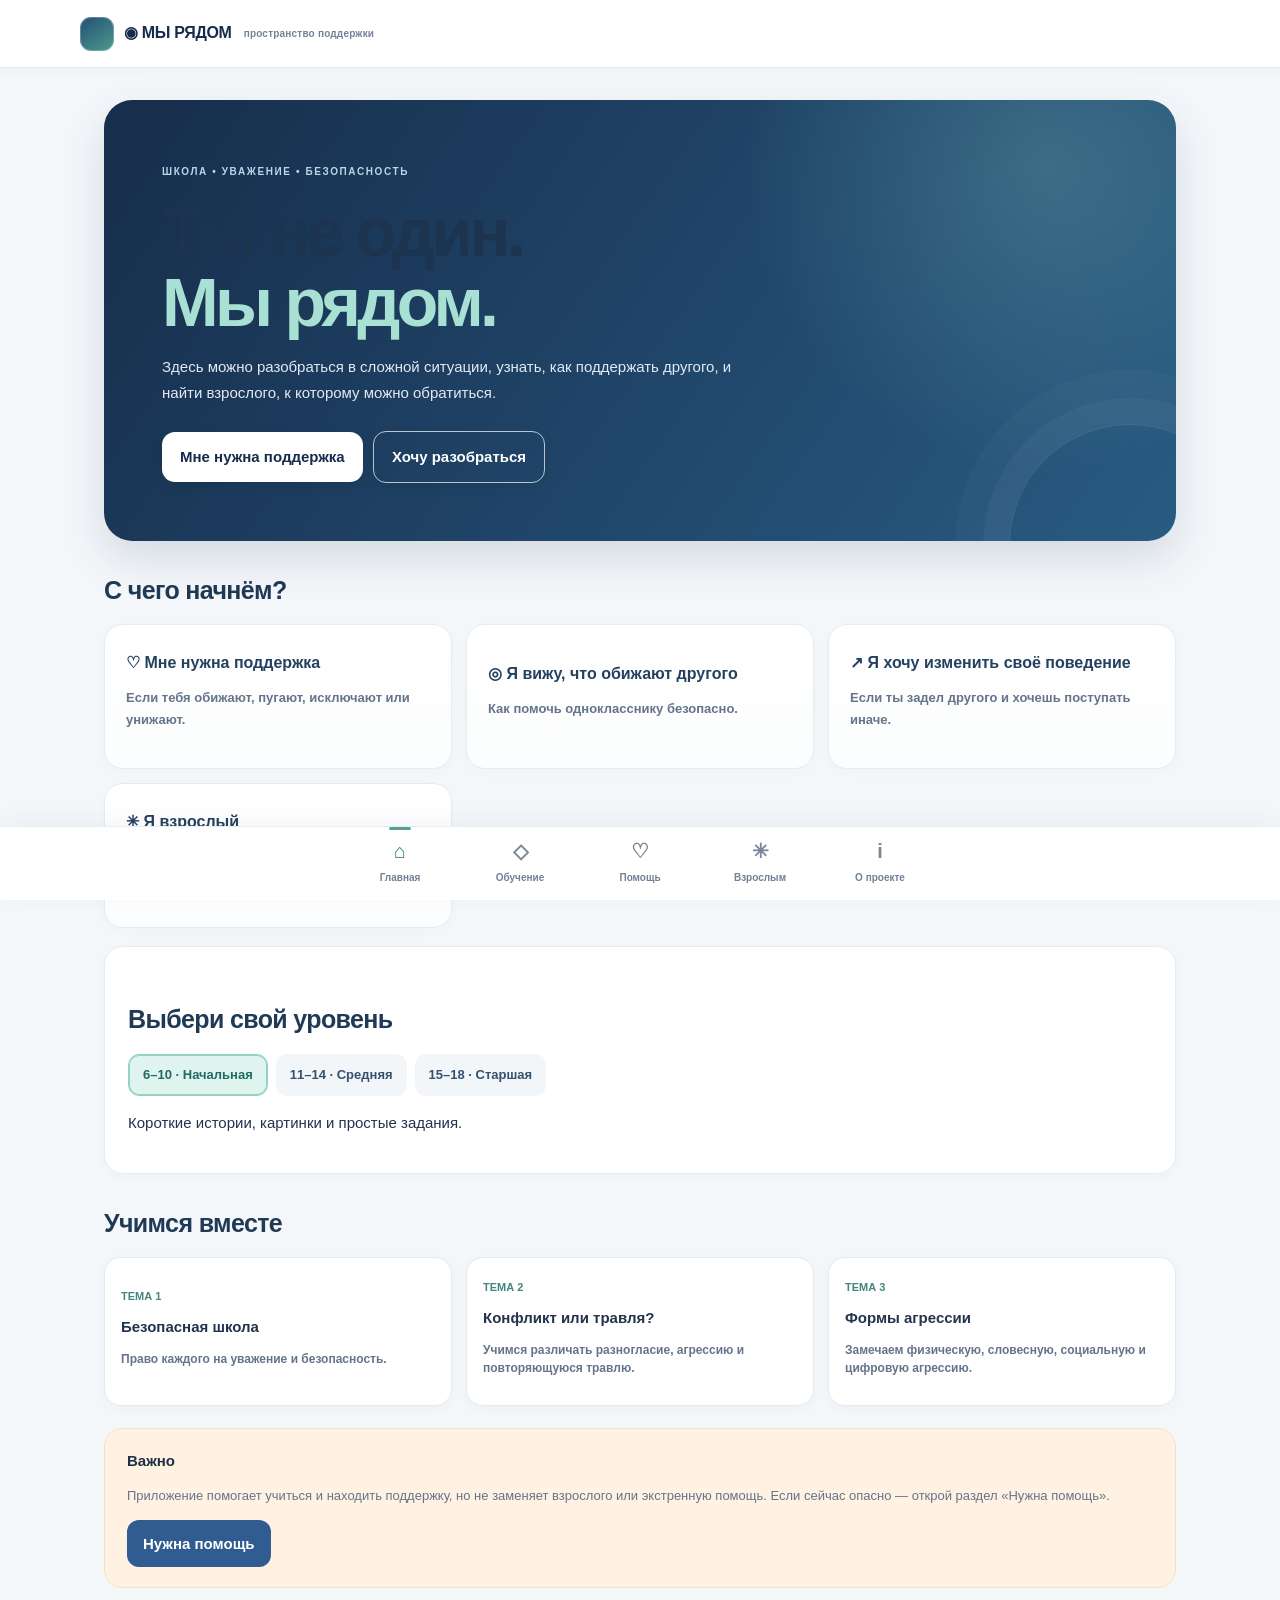
==== commit 5814a306: "Add files via upload" ====
--- a/index.html
+++ b/index.html
@@ -26,5 +26,5 @@
 
 <section id="help" class="page"><span class="kicker">ТЫ МОЖЕШЬ ОБРАТИТЬСЯ ЗА ПОМОЩЬЮ</span><h1>Нужна помощь сейчас?</h1><div class="urgent"><strong>112</strong><div><b>Экстренные службы</b><p>Если есть непосредственная угроза жизни или здоровью, позови взрослого рядом и обратись в экстренные службы.</p></div><a href="tel:112">Позвонить 112</a></div><div class="panel dark"><span>БЕСПЛАТНО · АНОНИМНО · КРУГЛОСУТОЧНО</span><h2>Детский телефон доверия</h2><p>Для детей, подростков и родителей.</p><a class="bigphone" href="tel:124">124</a><p><a href="tel:88002000122">8 800 2000-122</a></p></div><div class="notice"><b>Если не получается дозвониться</b><p>Обратись к доверенному взрослому, школьному психологу, социальному педагогу или администрации школы.</p></div><small>Контакты сверены по публикации Уполномоченного по правам ребёнка от 06.11.2025. Перед публичным запуском проверить повторно.</small></section>
 
-<section id="about" class="page"><span class="kicker">О ПРОЕКТЕ</span><h1>МЫ РЯДОМ</h1><p class="lead">Образовательное пространство профилактики травли, развития культуры уважения и поддержки в школе.</p><div class="grid"><article class="tile"><b>Что такое травля?</b><p>Травля (буллинг) — повторяющееся агрессивное поведение, при котором есть реальный или воспринимаемый дисбаланс сил и человеку трудно защитить себя. Это не диагноз и не юридическая квалификация случая.</p></article><article class="tile"><b>Чем приложение не является</b><p>Это не экстренная служба, не медицинская и не психотерапевтическая услуга, не система расследования.</p></article><article class="tile"><b>Конфиденциальность</b><p>Нет аккаунтов, чатов, аналитики и серверного хранения пользовательских историй. Прогресс хранится локально.</p></article><article class="tile"><b>Возрастная адаптация</b><p>Диапазоны — проектная сегментация контента, а не строгие возрастные границы возникновения травли.</p></article></div><div class="panel"><h2>Источники</h2><p><a href="https://docs.edu.gov.ru/document/4bbe134c3a6f2af77697311de9027567/" target="_blank" rel="noopener">Минпросвещения — памятка по противодействию травле (2025)</a></p><p><a href="https://edu.gov.ru/press/10857/minprosvescheniya-rf-utverdilo-instrukcii-po-deystviyam-pedagogov-v-konfliktnyh-situaciyah/" target="_blank" rel="noopener">Минпросвещения — инструкции педагогам (2025)</a></p><p><a href="https://www.unesco.org/en/articles/what-you-need-know-about-school-violence-and-bullying" target="_blank" rel="noopener">UNESCO — школьное насилие и травля</a></p><p><a href="https://www.who.int/publications/i/item/school-based-violence-prevention-a-practical-handbook" target="_blank" rel="noopener">WHO / UNESCO / UNICEF — руководство по профилактике</a></p><p><a href="https://deti.gov.ru/Press-Centr/region-news/20277" target="_blank" rel="noopener">Детский телефон доверия</a></p></div><div class="panel"><h2>Материалы для школы</h2><p><a href="./docs/05_ANNUAL_PLAN_RU.md" data-doc="./docs/05_ANNUAL_PLAN_RU.md">Годовой план профилактических занятий</a></p><p><a href="./docs/06_TEACHER_GUIDE_RU.md" data-doc="./docs/06_TEACHER_GUIDE_RU.md">Руководство педагогу и сценарии занятий</a></p><p><a href="./docs/07_PARENT_GUIDE_RU.md" data-doc="./docs/07_PARENT_GUIDE_RU.md">Памятка для родителей</a></p><p><a href="./docs/08_FULL_LESSON_PROGRAM_RU.md" data-doc="./docs/08_FULL_LESSON_PROGRAM_RU.md">10 подробных сценариев занятий</a></p><p><a href="./docs/09_STUDENT_WORKSHEETS_RU.md" data-doc="./docs/09_STUDENT_WORKSHEETS_RU.md">Рабочие листы для учащихся</a></p><p><a href="./docs/10_SCHOOL_CABINET_RU.md" data-doc="./docs/10_SCHOOL_CABINET_RU.md">Кабинет школы: руководство и алгоритмы</a></p><p><a href="./docs/11_SCHOOL_YEAR_CHECKLIST_RU.md" data-doc="./docs/11_SCHOOL_YEAR_CHECKLIST_RU.md">Календарный чек-лист профилактики</a></p><p><a href="./docs/00_DOCS_INDEX_RU.md" data-doc="./docs/00_DOCS_INDEX_RU.md">Все документы проекта</a></p></div><div class="notice"><b>Перед внедрением в школе</b><p>Материалы являются проектной образовательной разработкой. До использования в образовательной организации необходимы экспертная проверка школьным психологом, методистом, юристом и специалистом по информационной безопасности, а также сверка с действующими нормативными документами и локальными актами школы. Приложение не является официально одобренной Минпросвещения программой и не заявляет о подтверждённом соответствии ФГОС.</p></div></section>
+<section id="about" class="page"><span class="kicker">О ПРОЕКТЕ</span><h1>МЫ РЯДОМ</h1><p class="lead">Образовательное пространство профилактики травли, развития культуры уважения и поддержки в школе.</p><div class="grid"><article class="tile"><b>Что такое травля?</b><p>Травля (буллинг) — повторяющееся агрессивное поведение, при котором есть реальный или воспринимаемый дисбаланс сил и человеку трудно защитить себя. Это не диагноз и не юридическая квалификация случая.</p></article><article class="tile"><b>Чем приложение не является</b><p>Это не экстренная служба, не медицинская и не психотерапевтическая услуга, не система расследования.</p></article><article class="tile"><b>Конфиденциальность</b><p>Нет аккаунтов, чатов, аналитики и серверного хранения пользовательских историй. Прогресс хранится локально.</p></article><article class="tile"><b>Возрастная адаптация</b><p>Диапазоны — проектная сегментация контента, а не строгие возрастные границы возникновения травли.</p></article></div><div class="panel"><h2>Источники</h2><p><a href="https://docs.edu.gov.ru/document/4bbe134c3a6f2af77697311de9027567/" target="_blank" rel="noopener">Минпросвещения — памятка по противодействию травле (2025)</a></p><p><a href="https://edu.gov.ru/press/10857/minprosvescheniya-rf-utverdilo-instrukcii-po-deystviyam-pedagogov-v-konfliktnyh-situaciyah/" target="_blank" rel="noopener">Минпросвещения — инструкции педагогам (2025)</a></p><p><a href="https://www.unesco.org/en/articles/what-you-need-know-about-school-violence-and-bullying" target="_blank" rel="noopener">UNESCO — школьное насилие и травля</a></p><p><a href="https://www.who.int/publications/i/item/school-based-violence-prevention-a-practical-handbook" target="_blank" rel="noopener">WHO / UNESCO / UNICEF — руководство по профилактике</a></p><p><a href="https://deti.gov.ru/Press-Centr/region-news/20277" target="_blank" rel="noopener">Детский телефон доверия</a></p></div><div class="panel"><h2>Материалы для школы</h2><p><a href="./docs/05_ANNUAL_PLAN_RU.md" data-doc="./docs/05_ANNUAL_PLAN_RU.md">Годовой план профилактических занятий</a></p><p><a href="./docs/06_TEACHER_GUIDE_RU.md" data-doc="./docs/06_TEACHER_GUIDE_RU.md">Руководство педагогу и сценарии занятий</a></p><p><a href="./docs/07_PARENT_GUIDE_RU.md" data-doc="./docs/07_PARENT_GUIDE_RU.md">Памятка для родителей</a></p><p><a href="./docs/08_FULL_LESSON_PROGRAM_RU.md" data-doc="./docs/08_FULL_LESSON_PROGRAM_RU.md">10 подробных сценариев занятий</a></p><p><a href="./docs/09_STUDENT_WORKSHEETS_RU.md" data-doc="./docs/09_STUDENT_WORKSHEETS_RU.md">Рабочие листы для учащихся</a></p><p><a href="./docs/10_SCHOOL_CABINET_RU.md" data-doc="./docs/10_SCHOOL_CABINET_RU.md">Кабинет школы: руководство и алгоритмы</a></p><p><a href="./docs/11_SCHOOL_YEAR_CHECKLIST_RU.md" data-doc="./docs/11_SCHOOL_YEAR_CHECKLIST_RU.md">Календарный чек-лист профилактики</a></p><p><a href="./docs/00_DOCS_INDEX_RU.md" data-doc="./docs/00_DOCS_INDEX_RU.md">Все документы проекта</a></p><div id="customDocLinks" aria-live="polite"></div></div><div class="notice"><b>Перед внедрением в школе</b><p>Материалы являются проектной образовательной разработкой. До использования в образовательной организации необходимы экспертная проверка школьным психологом, методистом, юристом и специалистом по информационной безопасности, а также сверка с действующими нормативными документами и локальными актами школы. Приложение не является официально одобренной Минпросвещения программой и не заявляет о подтверждённом соответствии ФГОС.</p></div></section>
 </main><nav><button data-page="home" class="nav chosen">⌂<small>Главная</small></button><button data-page="learn" class="nav">◇<small>Обучение</small></button><button data-page="help" class="nav">♡<small>Помощь</small></button><button data-page="adults" class="nav">✳<small>Взрослым</small></button><button data-page="about" class="nav">i<small>О проекте</small></button></nav><script src="./app.js" defer></script></body></html>
--- a/styles.css
+++ b/styles.css
@@ -25,3 +25,102 @@
 .urgent{border-radius:20px;box-shadow:var(--shadow)}.dark{border-radius:20px}.module{border-radius:17px;box-shadow:0 3px 12px rgba(28,54,79,.035)}
 @media(max-width:700px){body>header{height:62px;padding-inline:16px}main{padding:17px 14px 30px}.hero{border-radius:22px;padding:29px 22px}.hero h1{font-size:clamp(42px,12vw,54px)}.grid{gap:9px}.tile{padding:16px;min-height:132px}.panel{padding:17px;margin:14px 0}.tabs{margin-inline:-2px;padding-left:2px}.calendar-list{grid-template-columns:1fr}.calendar-item{min-height:0;padding:15px}.doc-viewer{padding:0}.doc-dialog{max-height:95dvh;border-radius:20px 20px 0 0}.doc-toolbar{padding:13px 17px}.doc-body{padding:20px 19px 30px}.doc-body h1{font-size:25px}.doc-body h2{font-size:20px}.doc-footer{padding:11px 16px}nav{height:70px}.nav{padding:8px 1px}.nav small{font-size:9px}}
 @media(max-width:390px){.hero{padding:25px 18px}.hero button{width:100%;margin:8px 0 0}.calendar-heading{align-items:flex-start}.calendar-counter{min-width:64px;padding:7px 9px}.brand small{display:none}}
+
+
+/* Десктопная компоновка: кабинет и календарь без вложенных карточек и скачущих строк */
+@media (min-width: 701px) {
+  main { width: min(100% - 48px, 1160px); padding: 32px 24px 52px; }
+  #adults > h1 { margin-bottom: 8px; }
+  .tabs { flex-wrap: wrap; overflow: visible; align-items: center; gap: 9px; padding: 8px 0 14px; }
+  .tabs button { white-space: normal; min-height: 42px; }
+  #adultText { min-width: 0; }
+  #adultText.cabinet-view { background: transparent; border: 0; box-shadow: none; padding: 0; margin: 12px 0 24px; overflow: visible; }
+  #adultText.cabinet-view > .cabinet-head { max-width: 820px; margin: 8px 0 22px; }
+  #adultText.cabinet-view > .panel { margin: 0 0 20px; padding: 26px 28px; }
+  #adultText.cabinet-view > .calendar-panel { padding: 26px 28px; }
+  .calendar-heading { align-items: center; }
+  .calendar-heading > div:first-child { min-width: 0; }
+  .calendar-heading h3 { line-height: 1.3; }
+  .calendar-heading .source-note { max-width: 620px; }
+  .calendar-list { grid-template-columns: repeat(2, minmax(0, 1fr)); gap: 14px; align-items: stretch; }
+  .calendar-item { min-width: 0; min-height: 205px; height: 100%; padding: 18px 19px; justify-content: flex-start; gap: 15px; }
+  .calendar-check { align-self: flex-start; max-width: 100%; }
+  .calendar-status { line-height: 1.35; }
+  .calendar-copy { width: 100%; }
+  .calendar-copy b { max-width: 100%; overflow-wrap: anywhere; }
+  .calendar-copy p { max-width: 58ch; }
+  #adultText.cabinet-view > .panel:not(.calendar-panel) { max-width: 100%; }
+  #adultText.cabinet-view .lesson-points { max-width: 90ch; }
+  .doc-dialog { width: min(980px, calc(100vw - 80px)); }
+}
+@media (min-width: 1180px) {
+  .calendar-list { grid-template-columns: repeat(2, minmax(0, 1fr)); }
+}
+@media (min-width: 701px) and (max-width: 900px) {
+  main { width: min(100% - 28px, 100%); padding-inline: 14px; }
+  .tabs { gap: 7px; }
+  .tabs button { padding: 9px 11px; font-size: 12px; }
+  #adultText.cabinet-view > .panel { padding: 21px; }
+}
+
+
+/* Версия 1.1 — единая адаптивная сетка для телефона, планшета и компьютера */
+#adultText.cabinet-view{width:100%;max-width:none;min-width:0}
+#adultText.cabinet-view>.cabinet-head{width:100%;max-width:900px;margin:8px 0 22px}
+#adultText.cabinet-view>.panel{width:100%;min-width:0}
+#adultText.cabinet-view>.calendar-panel{padding:clamp(16px,2.2vw,28px)}
+.calendar-heading{min-width:0;align-items:flex-start}
+.calendar-heading>div:first-child{flex:1 1 auto;min-width:0}
+.calendar-heading h3{font-size:clamp(18px,1.7vw,22px);line-height:1.3;overflow-wrap:anywhere}
+.calendar-heading .source-note{max-width:65ch}
+.calendar-counter{width:82px;min-width:82px}
+.calendar-list{display:grid;grid-template-columns:repeat(2,minmax(0,1fr));align-items:stretch;gap:14px}
+.calendar-item{height:auto;min-height:190px;min-width:0;display:grid;grid-template-rows:auto 1fr;align-content:start;gap:14px;padding:18px}
+.calendar-check{width:fit-content;max-width:100%;min-width:0;display:flex;flex-wrap:wrap;align-items:center;gap:8px;padding:7px 10px;border-radius:9px;background:#f2f6f8}
+.calendar-check input{margin:0}
+.calendar-status{white-space:normal;overflow-wrap:anywhere}
+.calendar-copy{width:100%;min-width:0}
+.calendar-copy b,.calendar-copy p{max-width:100%;overflow-wrap:break-word;word-break:normal}
+.calendar-copy p{font-size:13px;line-height:1.6}
+.calendar-item.is-done .calendar-check{background:#e8f4f0}
+#adultText.cabinet-view>.panel:not(.calendar-panel){padding:clamp(18px,2.2vw,28px)}
+#adultText.cabinet-view>.panel h3{margin-top:0;line-height:1.35}
+#adultText.cabinet-view .lesson-points{max-width:88ch}
+
+/* Читабельная библиотека документов: ограниченная ширина строки, таблицы и списки */
+.doc-viewer{padding:clamp(10px,2.5vw,28px)}
+.doc-dialog{width:min(960px,calc(100vw - 48px));max-height:min(90vh,900px);max-height:min(90dvh,900px)}
+.doc-toolbar{flex:0 0 auto}
+.doc-toolbar>div{min-width:0}
+.doc-toolbar h2{overflow-wrap:anywhere}
+.doc-body{width:100%;max-width:none;min-width:0;padding:clamp(20px,3vw,42px) clamp(18px,5vw,64px);font-size:15px;line-height:1.75;overflow-x:auto}
+.doc-body>*{max-width:78ch;margin-left:auto;margin-right:auto}
+.doc-body h1,.doc-body h2,.doc-body h3{max-width:78ch}
+.doc-body h1{font-size:clamp(24px,3vw,31px);margin-top:4px;margin-bottom:22px}
+.doc-body h2{font-size:clamp(19px,2.2vw,23px);margin-top:30px;padding-bottom:9px;border-bottom:1px solid #e8eef2}
+.doc-body h3{font-size:17px;margin-top:22px}
+.doc-body p,.doc-body li{font-size:14px;line-height:1.8;overflow-wrap:anywhere}
+.doc-body p{margin-top:10px;margin-bottom:14px}
+.doc-body ul,.doc-body ol{padding-left:25px;margin-top:10px;margin-bottom:18px}
+.doc-body li{padding:3px 0}
+.doc-body blockquote{max-width:78ch;margin:18px auto;padding:12px 18px;border-left:4px solid #79b6aa;background:#f2f7f6;border-radius:0 10px 10px 0;color:#435a6e}
+.doc-body table{display:block;width:100%;max-width:100%;overflow-x:auto;border-collapse:collapse;border-spacing:0;margin:18px auto;font-size:13px}
+.doc-body th,.doc-body td{border:1px solid #dfe7ed;padding:10px 12px;text-align:left;vertical-align:top;min-width:110px}
+.doc-body th{background:#eef4f6;color:#29445e;font-weight:750}
+.doc-body tr:nth-child(even) td{background:#fafcfd}
+.doc-body hr{max-width:78ch}
+.doc-footer{flex:0 0 auto}
+@media(min-width:1200px){.calendar-list{grid-template-columns:repeat(3,minmax(0,1fr))}.calendar-item{min-height:205px}}
+@media(min-width:701px) and (max-width:1050px){.calendar-list{grid-template-columns:repeat(2,minmax(0,1fr))}.calendar-item{min-height:190px}}
+@media(max-width:700px){
+ .calendar-list{grid-template-columns:1fr;gap:10px}
+ .calendar-item{min-height:0;padding:15px;gap:11px}
+ .calendar-heading{align-items:center}
+ .calendar-counter{width:70px;min-width:70px}
+ .doc-viewer{padding:0;align-items:flex-end}
+ .doc-dialog{width:100%;max-height:95dvh;border-radius:20px 20px 0 0}
+ .doc-body{padding:20px 18px 30px}
+ .doc-body>*{max-width:100%}
+ .doc-body table{font-size:12px}
+}
+@media(prefers-reduced-motion:reduce){.page{animation:none}html{scroll-behavior:auto}}
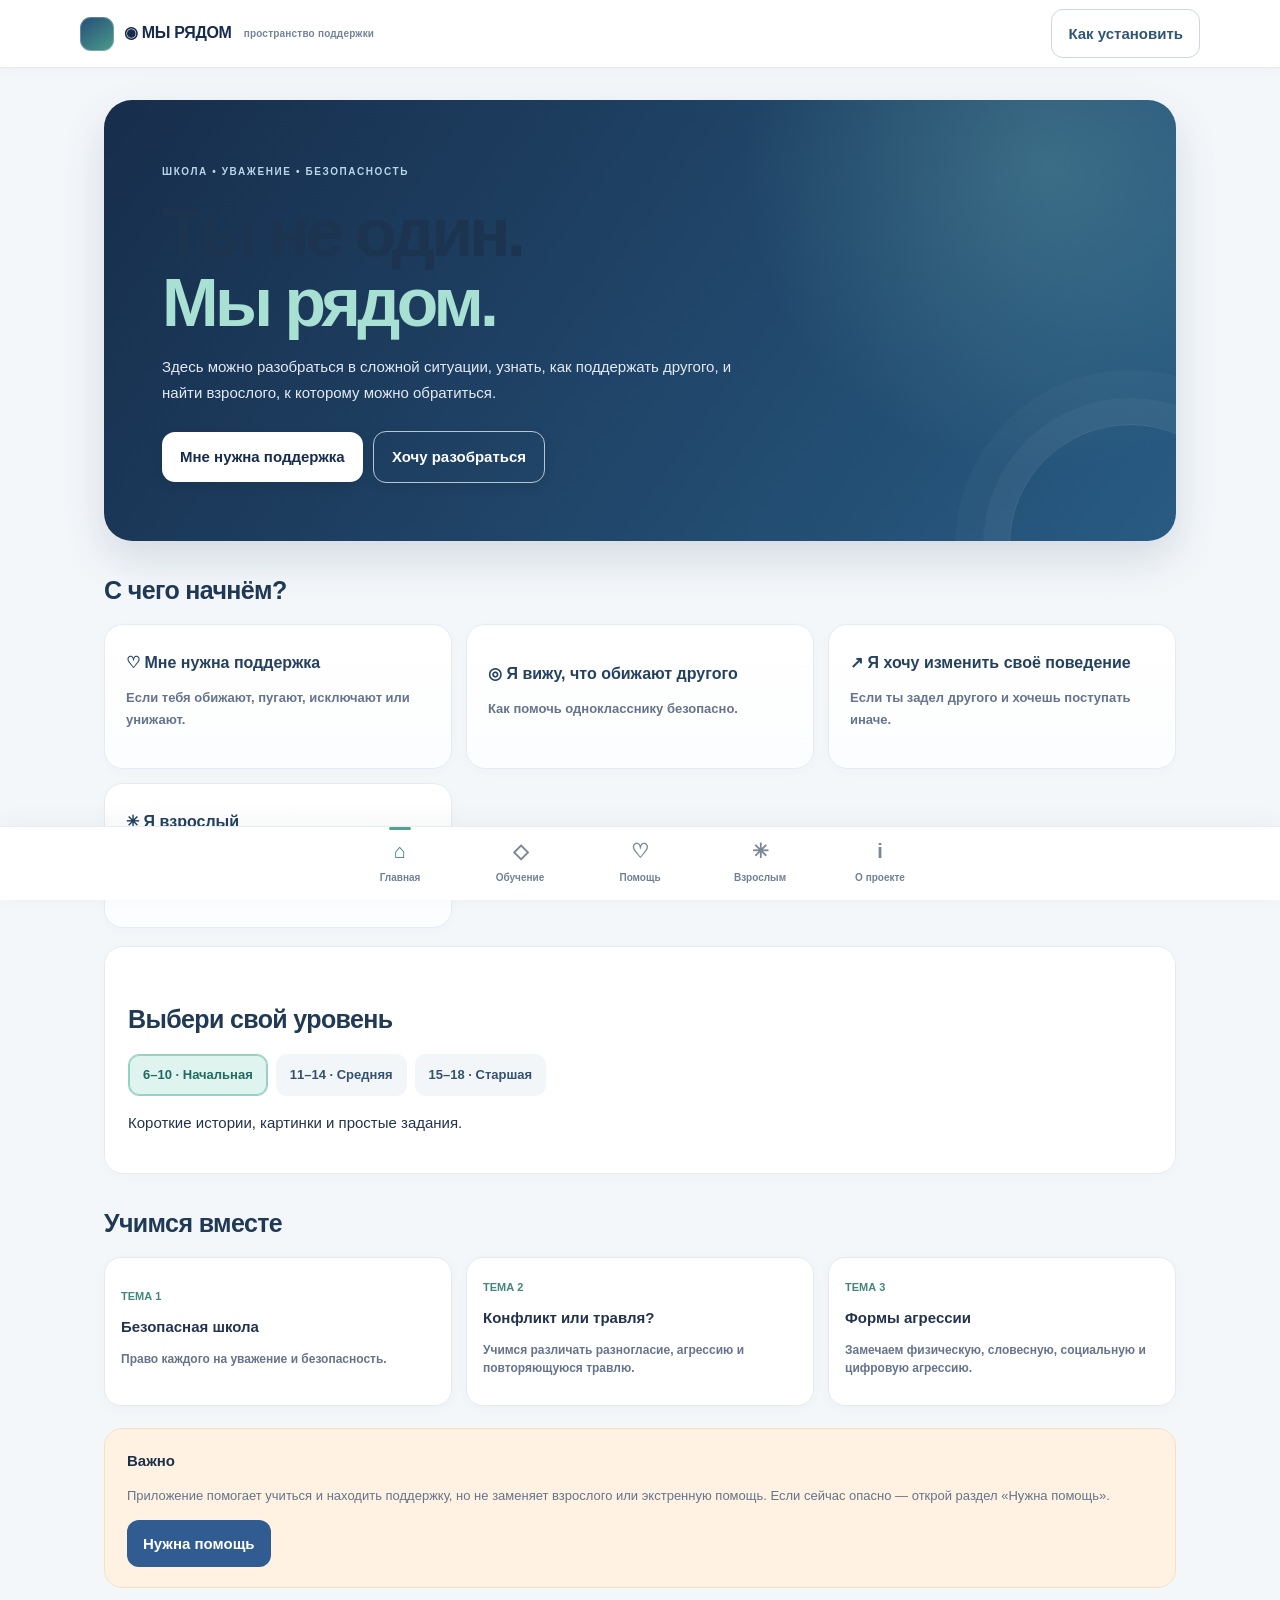
==== commit 83f86883: "Add files via upload" ====
--- a/index.html
+++ b/index.html
@@ -1,6 +1,6 @@
 <!doctype html>
-<html lang="ru"><head><meta charset="utf-8"><meta name="viewport" content="width=device-width,initial-scale=1,viewport-fit=cover"><meta name="theme-color" content="#172b4d"><meta name="description" content="МЫ РЯДОМ — пространство школьной безопасности и поддержки"><link rel="manifest" href="./manifest.webmanifest"><link rel="icon" href="./assets/icon.svg"><link rel="stylesheet" href="./styles.css"><title>МЫ РЯДОМ</title></head>
-<body><header><button class="brand" data-page="home">◉ МЫ РЯДОМ <small>пространство поддержки</small></button><button id="install" hidden>Установить</button></header><main>
+<html lang="ru"><head><meta charset="utf-8"><meta name="viewport" content="width=device-width,initial-scale=1,viewport-fit=cover"><meta name="theme-color" content="#172b4d"><meta name="description" content="МЫ РЯДОМ — пространство школьной безопасности и поддержки"><link rel="manifest" href="./manifest.webmanifest"><link rel="icon" href="./assets/icon.svg"><link rel="apple-touch-icon" href="./assets/icon-192.png"><link rel="stylesheet" href="./styles.css"><title>МЫ РЯДОМ</title></head>
+<body><header><button class="brand" data-page="home">◉ МЫ РЯДОМ <small>пространство поддержки</small></button><button id="install" hidden>Установить</button><button type="button" class="ghost" data-page="about">Как установить</button></header><main>
 <div id="docViewer" class="doc-viewer" aria-hidden="true"><div class="doc-backdrop" data-doc-close></div><section class="doc-dialog" role="dialog" aria-modal="true" aria-labelledby="docTitle"><header class="doc-toolbar"><div><span class="kicker">БИБЛИОТЕКА ПРОЕКТА</span><h2 id="docTitle">Материал для школы</h2></div><button class="doc-close" data-doc-close aria-label="Закрыть">×</button></header><div id="docBody" class="doc-body"><p>Загрузка материала…</p></div><footer class="doc-footer"><span>Материал проекта «МЫ РЯДОМ»</span><button class="ghost" data-doc-close>Закрыть</button></footer></section></div>
 <section id="home" class="page active"><div class="hero"><span>ШКОЛА • УВАЖЕНИЕ • БЕЗОПАСНОСТЬ</span><h1>Ты не один.<br><em>Мы рядом.</em></h1><p>Здесь можно разобраться в сложной ситуации, узнать, как поддержать другого, и найти взрослого, к которому можно обратиться.</p><button data-page="support">Мне нужна поддержка</button> <button data-page="learn" class="ghost">Хочу разобраться</button></div>
 <h2>С чего начнём?</h2><div class="grid">
@@ -18,13 +18,13 @@
 
 <section id="change" class="page"><span class="kicker">МАРШРУТ ОТВЕТСТВЕННОСТИ</span><h1>Если ты причинил кому-то вред</h1><p class="lead">Можно признать поступок и изменить поведение. Важно остановить вред и взять ответственность.</p><div class="steps"><article><b>01 · Останови действие</b><p>Прекрати обидные слова, сообщения, угрозы, исключение из группы или давление.</p></article><article><b>02 · Посмотри на последствия</b><p>Намерение пошутить не отменяет причинённого вреда.</p></article><article><b>03 · Не оправдывайся и не обвиняй</b><p>«Сам виноват» и «ты слишком чувствительный» не помогают исправить ситуацию.</p></article><article><b>04 · Обратись за помощью</b><p>Попроси взрослого помочь изменить поведение.</p></article><article><b>05 · Уважай границы</b><p>Извинение не должно требовать от пострадавшего простить тебя или общаться с тобой.</p></article></div></section>
 
-<section id="adults" class="page"><span class="kicker">ДЛЯ ВЗРОСЛЫХ</span><h1>Взрослый рядом</h1><div class="tabs"><button data-tab="parents" class="chosen">Родителям</button><button data-tab="teachers">Педагогам</button><button data-tab="specialists">Специалистам</button><button data-tab="school">План школы</button><button data-tab="cabinet">Кабинет школы</button><button data-tab="psychologist">Психологу</button><button data-tab="methodist">Методисту</button></div><div id="adultText" class="panel"></div></section>
+<section id="adults" class="page"><span class="kicker">ДЛЯ ВЗРОСЛЫХ</span><h1>Взрослый рядом</h1><a class="tile library-entry" href="./lesson-library.html"><b>▤ Библиотека занятий</b><p>Основные занятия, дополнительные материалы, режим ученика с возрастной адаптацией, заданиями и локальным отслеживанием прогресса.</p></a><div class="tabs"><button data-tab="parents" class="chosen">Родителям</button><button data-tab="teachers">Педагогам</button><button data-tab="specialists">Специалистам</button><button data-tab="school">План школы</button><button data-tab="cabinet">Кабинет школы</button><button data-tab="psychologist">Психологу</button><button data-tab="methodist">Методисту</button></div><div id="adultText" class="panel"></div></section>
 
-<section id="learn" class="page"><span class="kicker">ОБРАЗОВАТЕЛЬНАЯ ПРОГРАММА</span><h1>Учимся понимать друг друга</h1><p class="lead">12 тем в трёх возрастных версиях: 6–10, 11–14 и 15–18 лет. В каждой теме — объяснение, задание и проверка понимания. Это обучение, а не психологическая диагностика.</p><div class="panel"><b id="progress">Изучено 0 из 36 возрастных модулей</b><div class="bar"><i id="bar"></i></div><button id="reset" class="ghost">Сбросить прогресс на этом устройстве</button></div><div id="moduleGrid" class="grid"></div><h2>Интерактивные ситуации</h2><div id="cases" class="grid"></div></section>
+<section id="learn" class="page"><span class="kicker">ОБРАЗОВАТЕЛЬНАЯ ПРОГРАММА</span><h1>Учимся понимать друг друга</h1><p class="lead">12 тем в трёх возрастных версиях: 6–10, 11–14 и 15–18 лет. В библиотеке — единый маршрут по 10 направлениям, объяснения, задания и проверка понимания. Это обучение, а не психологическая диагностика.</p><div class="panel"><b id="progress">Изучено 0 из 36 возрастных модулей</b><div class="bar"><i id="bar"></i></div><button id="reset" class="ghost">Сбросить прогресс на этом устройстве</button><p><a class="tile" href="./lesson-library.html?mode=student"><b>Открыть учебный маршрут по 10 направлениям →</b><small>Возрастная группа, задания, тесты и сохранение текущего этапа на этом устройстве.</small></a></p></div><div id="moduleGrid" class="grid"></div><h2>Интерактивные ситуации</h2><div id="cases" class="grid"></div></section>
 
 <section id="scenario" class="page"><button data-page="learn" class="ghost">← К темам</button><div id="scenarioContent" class="panel"></div></section>
 
 <section id="help" class="page"><span class="kicker">ТЫ МОЖЕШЬ ОБРАТИТЬСЯ ЗА ПОМОЩЬЮ</span><h1>Нужна помощь сейчас?</h1><div class="urgent"><strong>112</strong><div><b>Экстренные службы</b><p>Если есть непосредственная угроза жизни или здоровью, позови взрослого рядом и обратись в экстренные службы.</p></div><a href="tel:112">Позвонить 112</a></div><div class="panel dark"><span>БЕСПЛАТНО · АНОНИМНО · КРУГЛОСУТОЧНО</span><h2>Детский телефон доверия</h2><p>Для детей, подростков и родителей.</p><a class="bigphone" href="tel:124">124</a><p><a href="tel:88002000122">8 800 2000-122</a></p></div><div class="notice"><b>Если не получается дозвониться</b><p>Обратись к доверенному взрослому, школьному психологу, социальному педагогу или администрации школы.</p></div><small>Контакты сверены по публикации Уполномоченного по правам ребёнка от 06.11.2025. Перед публичным запуском проверить повторно.</small></section>
 
-<section id="about" class="page"><span class="kicker">О ПРОЕКТЕ</span><h1>МЫ РЯДОМ</h1><p class="lead">Образовательное пространство профилактики травли, развития культуры уважения и поддержки в школе.</p><div class="grid"><article class="tile"><b>Что такое травля?</b><p>Травля (буллинг) — повторяющееся агрессивное поведение, при котором есть реальный или воспринимаемый дисбаланс сил и человеку трудно защитить себя. Это не диагноз и не юридическая квалификация случая.</p></article><article class="tile"><b>Чем приложение не является</b><p>Это не экстренная служба, не медицинская и не психотерапевтическая услуга, не система расследования.</p></article><article class="tile"><b>Конфиденциальность</b><p>Нет аккаунтов, чатов, аналитики и серверного хранения пользовательских историй. Прогресс хранится локально.</p></article><article class="tile"><b>Возрастная адаптация</b><p>Диапазоны — проектная сегментация контента, а не строгие возрастные границы возникновения травли.</p></article></div><div class="panel"><h2>Источники</h2><p><a href="https://docs.edu.gov.ru/document/4bbe134c3a6f2af77697311de9027567/" target="_blank" rel="noopener">Минпросвещения — памятка по противодействию травле (2025)</a></p><p><a href="https://edu.gov.ru/press/10857/minprosvescheniya-rf-utverdilo-instrukcii-po-deystviyam-pedagogov-v-konfliktnyh-situaciyah/" target="_blank" rel="noopener">Минпросвещения — инструкции педагогам (2025)</a></p><p><a href="https://www.unesco.org/en/articles/what-you-need-know-about-school-violence-and-bullying" target="_blank" rel="noopener">UNESCO — школьное насилие и травля</a></p><p><a href="https://www.who.int/publications/i/item/school-based-violence-prevention-a-practical-handbook" target="_blank" rel="noopener">WHO / UNESCO / UNICEF — руководство по профилактике</a></p><p><a href="https://deti.gov.ru/Press-Centr/region-news/20277" target="_blank" rel="noopener">Детский телефон доверия</a></p></div><div class="panel"><h2>Материалы для школы</h2><p><a href="./docs/05_ANNUAL_PLAN_RU.md" data-doc="./docs/05_ANNUAL_PLAN_RU.md">Годовой план профилактических занятий</a></p><p><a href="./docs/06_TEACHER_GUIDE_RU.md" data-doc="./docs/06_TEACHER_GUIDE_RU.md">Руководство педагогу и сценарии занятий</a></p><p><a href="./docs/07_PARENT_GUIDE_RU.md" data-doc="./docs/07_PARENT_GUIDE_RU.md">Памятка для родителей</a></p><p><a href="./docs/08_FULL_LESSON_PROGRAM_RU.md" data-doc="./docs/08_FULL_LESSON_PROGRAM_RU.md">10 подробных сценариев занятий</a></p><p><a href="./docs/09_STUDENT_WORKSHEETS_RU.md" data-doc="./docs/09_STUDENT_WORKSHEETS_RU.md">Рабочие листы для учащихся</a></p><p><a href="./docs/10_SCHOOL_CABINET_RU.md" data-doc="./docs/10_SCHOOL_CABINET_RU.md">Кабинет школы: руководство и алгоритмы</a></p><p><a href="./docs/11_SCHOOL_YEAR_CHECKLIST_RU.md" data-doc="./docs/11_SCHOOL_YEAR_CHECKLIST_RU.md">Календарный чек-лист профилактики</a></p><p><a href="./docs/00_DOCS_INDEX_RU.md" data-doc="./docs/00_DOCS_INDEX_RU.md">Все документы проекта</a></p><div id="customDocLinks" aria-live="polite"></div></div><div class="notice"><b>Перед внедрением в школе</b><p>Материалы являются проектной образовательной разработкой. До использования в образовательной организации необходимы экспертная проверка школьным психологом, методистом, юристом и специалистом по информационной безопасности, а также сверка с действующими нормативными документами и локальными актами школы. Приложение не является официально одобренной Минпросвещения программой и не заявляет о подтверждённом соответствии ФГОС.</p></div></section>
+<section id="about" class="page"><span class="kicker">О ПРОЕКТЕ</span><h1>МЫ РЯДОМ</h1><p class="lead">Образовательное пространство профилактики травли, развития культуры уважения и поддержки в школе.</p><div class="grid"><article class="tile"><b>Что такое травля?</b><p>Травля (буллинг) — повторяющееся агрессивное поведение, при котором есть реальный или воспринимаемый дисбаланс сил и человеку трудно защитить себя. Это не диагноз и не юридическая квалификация случая.</p></article><article class="tile"><b>Чем приложение не является</b><p>Это не экстренная служба, не медицинская и не психотерапевтическая услуга, не система расследования.</p></article><article class="tile"><b>Конфиденциальность</b><p>Нет аккаунтов, чатов, аналитики и серверного хранения пользовательских историй. Прогресс хранится локально.</p></article><article class="tile"><b>Возрастная адаптация</b><p>Диапазоны — проектная сегментация контента, а не строгие возрастные границы возникновения травли.</p></article></div><div class="panel"><h2>Источники</h2><p><a href="https://docs.edu.gov.ru/document/4bbe134c3a6f2af77697311de9027567/" target="_blank" rel="noopener">Минпросвещения — памятка по противодействию травле (2025)</a></p><p><a href="https://edu.gov.ru/press/10857/minprosvescheniya-rf-utverdilo-instrukcii-po-deystviyam-pedagogov-v-konfliktnyh-situaciyah/" target="_blank" rel="noopener">Минпросвещения — инструкции педагогам (2025)</a></p><p><a href="https://www.unesco.org/en/articles/what-you-need-know-about-school-violence-and-bullying" target="_blank" rel="noopener">UNESCO — школьное насилие и травля</a></p><p><a href="https://www.who.int/publications/i/item/school-based-violence-prevention-a-practical-handbook" target="_blank" rel="noopener">WHO / UNESCO / UNICEF — руководство по профилактике</a></p><p><a href="https://deti.gov.ru/Press-Centr/region-news/20277" target="_blank" rel="noopener">Детский телефон доверия</a></p></div><div class="panel"><h2>Материалы для школы</h2><p><a href="./docs/05_ANNUAL_PLAN_RU.md" data-doc="./docs/05_ANNUAL_PLAN_RU.md">Годовой план профилактических занятий</a></p><p><a href="./docs/06_TEACHER_GUIDE_RU.md" data-doc="./docs/06_TEACHER_GUIDE_RU.md">Руководство педагогу и сценарии занятий</a></p><p><a href="./docs/07_PARENT_GUIDE_RU.md" data-doc="./docs/07_PARENT_GUIDE_RU.md">Памятка для родителей</a></p><p><a href="./docs/08_FULL_LESSON_PROGRAM_RU.md" data-doc="./docs/08_FULL_LESSON_PROGRAM_RU.md">10 подробных сценариев занятий</a></p><p><a href="./docs/09_STUDENT_WORKSHEETS_RU.md" data-doc="./docs/09_STUDENT_WORKSHEETS_RU.md">Рабочие листы для учащихся</a></p><p><a href="./docs/10_SCHOOL_CABINET_RU.md" data-doc="./docs/10_SCHOOL_CABINET_RU.md">Кабинет школы: руководство и алгоритмы</a></p><p><a href="./docs/11_SCHOOL_YEAR_CHECKLIST_RU.md" data-doc="./docs/11_SCHOOL_YEAR_CHECKLIST_RU.md">Календарный чек-лист профилактики</a></p><p><a href="./docs/00_DOCS_INDEX_RU.md" data-doc="./docs/00_DOCS_INDEX_RU.md">Все документы проекта</a></p><div id="customDocLinks" aria-live="polite"></div></div><div class="panel" id="install-instructions"><h2>Установка на телефон</h2><p>«МЫ РЯДОМ» можно добавить на главный экран и открывать как обычное приложение. Установка бесплатная, отдельный магазин приложений не требуется.</p><div class="steps"><article><b>iPhone / iPad</b><p>Открой сайт в Safari → нажми «Поделиться» (квадрат со стрелкой вверх) → выбери «На экран Домой» → нажми «Добавить». Если пункта нет, прокрути список действий вниз.</p></article><article><b>Android</b><p>Открой сайт в Chrome → меню ⋮ → «Установить приложение» или «Добавить на главный экран» → подтверди установку. Если вверху появился пункт «Установить», можно нажать его.</p></article><article><b>Компьютер</b><p>В Chrome или Edge открой сайт и выбери значок установки в адресной строке либо меню браузера → «Установить приложение».</p></article></div><p><b>Важно:</b> сначала открой приложение при подключении к интернету. После первой загрузки часть материалов будет доступна без сети. Обновления появятся после подключения к интернету.</p></div><div class="notice"><b>Перед внедрением в школе</b><p>Материалы являются проектной образовательной разработкой. До использования в образовательной организации необходимы экспертная проверка школьным психологом, методистом, юристом и специалистом по информационной безопасности, а также сверка с действующими нормативными документами и локальными актами школы. Приложение не является официально одобренной Минпросвещения программой и не заявляет о подтверждённом соответствии ФГОС.</p></div></section>
 </main><nav><button data-page="home" class="nav chosen">⌂<small>Главная</small></button><button data-page="learn" class="nav">◇<small>Обучение</small></button><button data-page="help" class="nav">♡<small>Помощь</small></button><button data-page="adults" class="nav">✳<small>Взрослым</small></button><button data-page="about" class="nav">i<small>О проекте</small></button></nav><script src="./app.js" defer></script></body></html>
